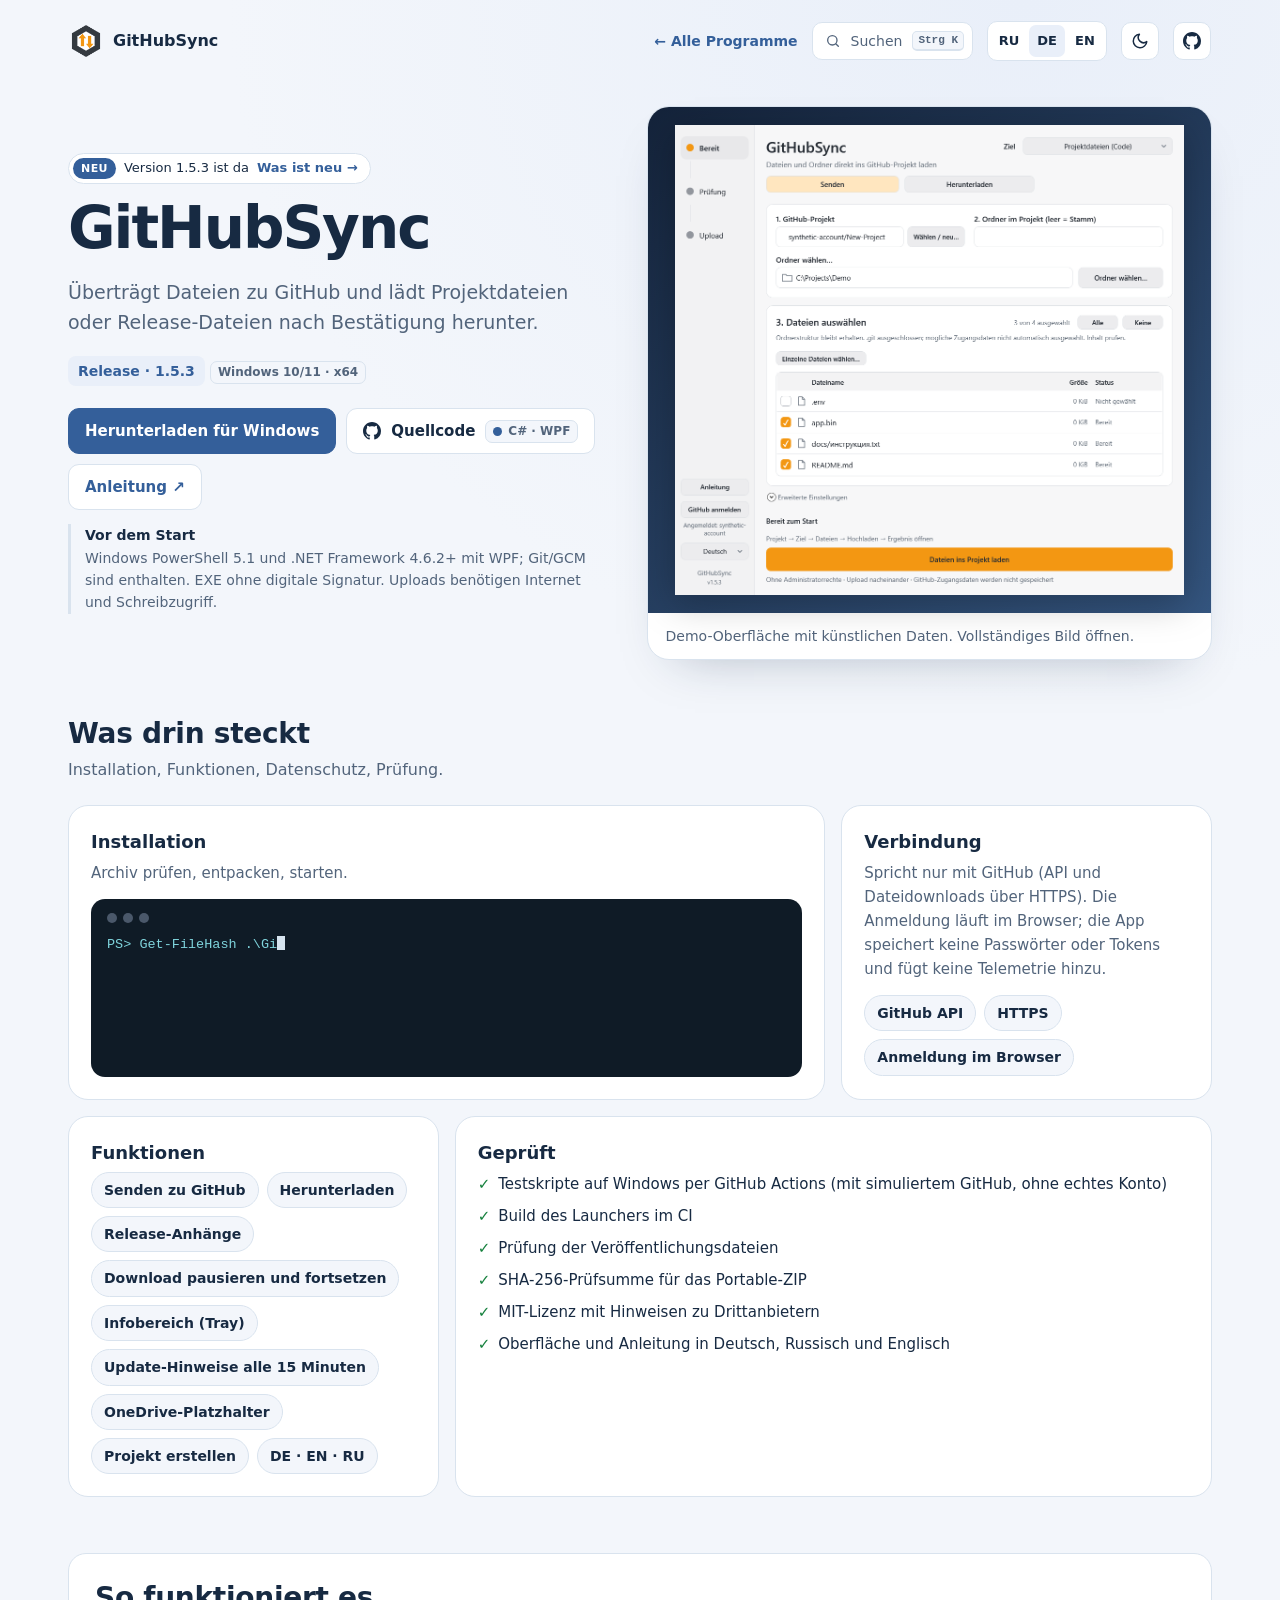
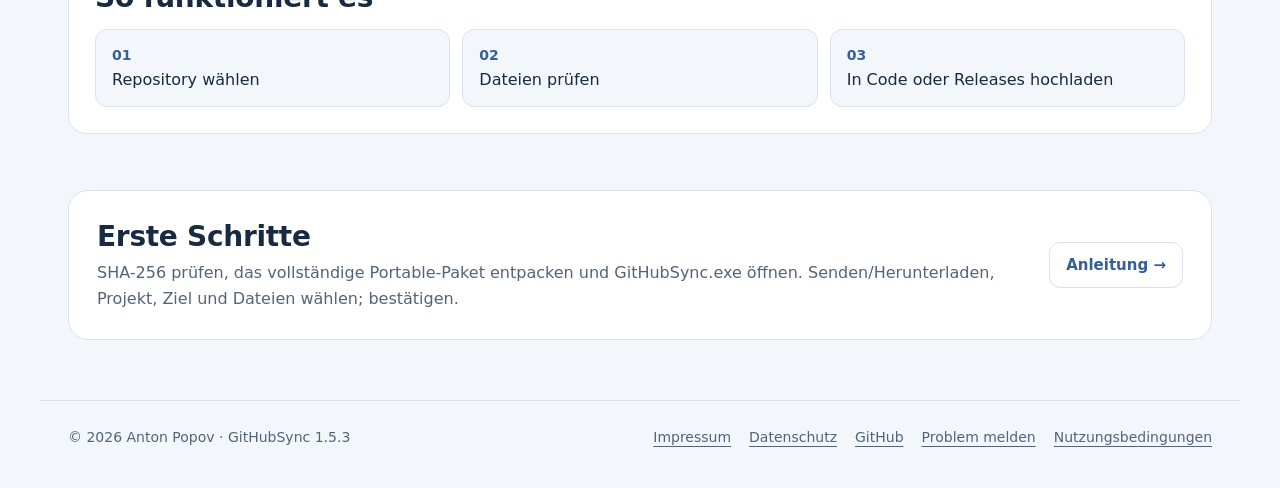
==== docs/index.html @ 740a7d16 "Polish project site and documentation - German root pages (index.html, README.md), English and Russi" ====
<!doctype html>
<html lang="de"><head><meta charset="utf-8"><meta name="viewport" content="width=device-width,initial-scale=1">
<meta name="description" content="Überträgt Dateien zu GitHub und lädt Projektdateien oder Release-Dateien nach Bestätigung herunter."><title>GitHubSync · Release · 1.5.3</title>
<link rel="icon" href="presentation-icon.png">
<script src="assets/kit/kit-theme.js"></script>
<link rel="stylesheet" href="assets/kit/kit.css?v=2026.11.05-1">
<link rel="stylesheet" href="presentation.css?v=2823b14a">
<script src="assets/kit/programs.js?v=2026.11.05-1" defer></script>
<script src="assets/kit/kit.js?v=2026.11.05-1" defer></script>
</head>
<body class="ppk-page">
<a class="ppk-skip" href="#main">Zum Inhalt</a>
<div class="ppk-nav-wrap" id="ppk-nav-wrap">
<nav class="ppk-nav" aria-label="Hauptnavigation"><a class="ppk-brand" href="index.html"><img src="presentation-icon.png" alt="" width="34" height="34"><span>GitHubSync</span></a><span class="ppk-spacer"></span><a class="ppk-back" href="https://popovantondev.github.io/popovantondev/index.html">← Alle Programme</a><button class="ppk-search-btn" type="button" data-ppk-open-search aria-label="Programme durchsuchen"><span>Suchen</span><kbd>Strg K</kbd></button><div class="ppk-langs"><a href="index-ru.html" lang="ru" hreflang="ru">RU</a><a href="index.html" lang="de" hreflang="de" aria-current="page">DE</a><a href="index-en.html" lang="en" hreflang="en">EN</a></div><button class="ppk-icon-btn ppk-theme-btn" type="button" data-ppk-theme aria-label="Farbschema wechseln"></button><a class="ppk-icon-btn ppk-gh-btn" href="https://github.com/popovantondev/GitHubSync" aria-label="GitHub"></a></nav>
</div>
<main class="ppk-shell" id="main">
<section class="ppk-hero"><div>
<a class="ppk-pill" href="https://github.com/popovantondev/GitHubSync/releases/tag/v1.5.3"><span class="ppk-new">NEU</span><span>Version 1.5.3 ist da</span> <span class="ppk-more">Was ist neu →</span></a>
<h1>GitHubSync</h1><p class="ppk-lead">Überträgt Dateien zu GitHub und lädt Projektdateien oder Release-Dateien nach Bestätigung herunter.</p>
<span class="ppk-status">Release · 1.5.3</span> <span class="ppk-chip">Windows 10/11 · x64</span>
<div class="ppk-actions"><a class="ppk-btn ppk-btn-primary" href="https://github.com/popovantondev/GitHubSync/releases/tag/v1.5.3">Herunterladen für Windows</a><a class="ppk-btn ppk-btn-gh" href="https://github.com/popovantondev/GitHubSync">Quellcode <span class="ppk-chip"><i class="ppk-dot"></i>C# · WPF</span></a><a class="ppk-btn" href="Guide-de.html">Anleitung ↗</a></div>
<p class="ppk-requirements"><strong>Vor dem Start</strong>Windows PowerShell 5.1 und .NET Framework 4.6.2+ mit WPF; Git/GCM sind enthalten. EXE ohne digitale Signatur. Uploads benötigen Internet und Schreibzugriff.</p>
</div>
<figure class="ppk-preview"><div class="ppk-stage"><a href="Ui-de-code.png"><img src="Ui-de-code.png" alt="GitHubSync — Demo-Oberfläche mit künstlichen Daten. Vollständiges Bild öffnen." decoding="async"></a></div><figcaption>Demo-Oberfläche mit künstlichen Daten. Vollständiges Bild öffnen.</figcaption></figure>
</section>
<section class="ppk-bento-section ppk-section ppk-reveal" aria-labelledby="bento-title">
<h2 id="bento-title">Was drin steckt</h2><p class="ppk-sub">Installation, Funktionen, Datenschutz, Prüfung.</p>
<div class="ppk-bento">
<div class="ppk-tile ppk-wide"><h3>Installation</h3><p>Archiv prüfen, entpacken, starten.</p><div class="ppk-term" role="group" aria-label="Terminal"><div class="ppk-term-bar"><i></i><i></i><i></i></div><div class="ppk-term-out"><div class="ppk-ps">PS&gt; Get-FileHash .\GitHubSync-1.5.3-win-x64.zip -Algorithm SHA256</div><div class="ppk-ps">PS&gt; Get-Content .\GitHubSync-1.5.3-win-x64.zip.sha256</div><div class="ppk-dim">Beide Werte müssen übereinstimmen.</div><div class="ppk-ps">PS&gt; Expand-Archive .\GitHubSync-1.5.3-win-x64.zip -DestinationPath .\GitHubSync</div><div class="ppk-ps">PS&gt; .\GitHubSync\GitHubSync-1.5.3-Portable\GitHubSync.exe</div></div></div></div>
<div class="ppk-tile"><h3>Verbindung</h3><p>Spricht nur mit GitHub (API und Dateidownloads über HTTPS). Die Anmeldung läuft im Browser; die App speichert keine Passwörter oder Tokens und fügt keine Telemetrie hinzu.</p><div class="ppk-chips"><span>GitHub API</span><span>HTTPS</span><span>Anmeldung im Browser</span></div></div>
<div class="ppk-tile"><h3>Funktionen</h3><div class="ppk-chips"><span>Senden zu GitHub</span><span>Herunterladen</span><span>Release-Anhänge</span><span>Download pausieren und fortsetzen</span><span>Infobereich (Tray)</span><span>Update-Hinweise alle 15 Minuten</span><span>OneDrive-Platzhalter</span><span>Projekt erstellen</span><span>DE · EN · RU</span></div></div>
<div class="ppk-tile ppk-wide"><h3>Geprüft</h3><ul class="ppk-checks"><li>Testskripte auf Windows per GitHub Actions (mit simuliertem GitHub, ohne echtes Konto)</li><li>Build des Launchers im CI</li><li>Prüfung der Veröffentlichungsdateien</li><li>SHA-256-Prüfsumme für das Portable-ZIP</li><li>MIT-Lizenz mit Hinweisen zu Drittanbietern</li><li>Oberfläche und Anleitung in Deutsch, Russisch und Englisch</li></ul></div>
</div>
</section>
<section class="ppk-section ppk-process ppk-reveal" aria-labelledby="process-title"><h2 id="process-title">So funktioniert es</h2><ol class="ppk-flow"><li>Repository wählen</li><li>Dateien prüfen</li><li>In Code oder Releases hochladen</li></ol></section>
<section class="ppk-section ppk-reveal"><div class="site-start"><div><h2>Erste Schritte</h2><p>SHA-256 prüfen, das vollständige Portable-Paket entpacken und GitHubSync.exe öffnen. Senden/Herunterladen, Projekt, Ziel und Dateien wählen; bestätigen.</p></div><div class="ppk-actions"><a class="ppk-btn" href="Guide-de.html">Anleitung →</a></div></div></section>
</main>
<footer class="ppk-footer">
<span>© 2026 Anton Popov · GitHubSync 1.5.3</span>
<nav aria-label="Rechtliches"><a href="https://popovantondev.github.io/popovantondev/impressum.html">Impressum</a><a href="https://popovantondev.github.io/popovantondev/datenschutz.html">Datenschutz</a><a href="https://github.com/popovantondev/GitHubSync">GitHub</a><a href="https://github.com/popovantondev/GitHubSync/issues/new/choose">Problem melden</a><a href="https://github.com/popovantondev/GitHubSync/blob/main/LICENSE">Nutzungsbedingungen</a></nav>
</footer>
</body></html>
---- docs/assets/kit/kit.css ----
/* popovantondev shared kit: tokens, header, search palette, components, footer.
   Everything is prefixed ppk-. Pages set their accent in their own CSS (see demo.html).
   Kit tokens have zero specificity (:where), so any page rule overrides them regardless of load order. */

/* ---------- tokens ---------- */
:where(:root){color-scheme:light;
  --ppk-bg:#f3f6fb;--ppk-panel:#ffffff;--ppk-ink:#172a42;--ppk-muted:#52647b;--ppk-line:#d9e3ee;
  --ppk-accent:#0f6f7c;--ppk-accent-ink:#ffffff;--ppk-tint:#e2f2f3;--ppk-hero:#0c3a45;--ppk-hero-end:#1b6b78;
  --ppk-glass:rgba(255,255,255,.76);--ppk-term:#0f1b26;--ppk-term-ink:#d6e4ef;--ppk-term-ps:#7fd4dc;--ppk-term-ok:#6ee787;--ppk-term-dim:#8fa3b6;
  --ppk-ok:#15803d;--ppk-ok-bg:#dcfce7;--ppk-ok-fg:#166534;--ppk-warn-bg:#fef3c7;--ppk-warn-fg:#92400e;
  --ppk-focus:#1a5fd0;--ppk-shadow:0 22px 50px -30px rgba(22,43,72,.35);
  --ppk-radius-s:8px;--ppk-radius-m:12px;--ppk-radius-l:20px;--ppk-radius-pill:999px;
  --ppk-font:system-ui,-apple-system,"Segoe UI",sans-serif;--ppk-mono:ui-monospace,"Cascadia Code",Consolas,monospace;--ppk-shell:1200px}
:where([data-theme="dark"]){color-scheme:dark;
  --ppk-bg:#0c131b;--ppk-panel:#131d28;--ppk-ink:#e5edf5;--ppk-muted:#9badbf;--ppk-line:#233142;
  --ppk-accent:#3cc1cc;--ppk-accent-ink:#03262b;--ppk-tint:#11343a;--ppk-hero:#082a32;--ppk-hero-end:#145a65;
  --ppk-glass:rgba(19,29,40,.76);--ppk-term:#070d13;--ppk-term-ink:#d6e4ef;--ppk-term-ps:#7fd4dc;--ppk-term-ok:#6ee787;--ppk-term-dim:#8fa3b6;
  --ppk-ok:#4ade80;--ppk-ok-bg:#14532d;--ppk-ok-fg:#bbf7d0;--ppk-warn-bg:#78350f;--ppk-warn-fg:#fde68a;
  --ppk-focus:#7ab8ff;--ppk-shadow:0 22px 50px -30px rgba(0,0,0,.7)}
@media (prefers-color-scheme:dark){:where(:root:not([data-theme])){color-scheme:dark;
  --ppk-bg:#0c131b;--ppk-panel:#131d28;--ppk-ink:#e5edf5;--ppk-muted:#9badbf;--ppk-line:#233142;
  --ppk-accent:#3cc1cc;--ppk-accent-ink:#03262b;--ppk-tint:#11343a;--ppk-hero:#082a32;--ppk-hero-end:#145a65;
  --ppk-glass:rgba(19,29,40,.76);--ppk-term:#070d13;--ppk-term-ink:#d6e4ef;--ppk-term-ps:#7fd4dc;--ppk-term-ok:#6ee787;--ppk-term-dim:#8fa3b6;
  --ppk-ok:#4ade80;--ppk-ok-bg:#14532d;--ppk-ok-fg:#bbf7d0;--ppk-warn-bg:#78350f;--ppk-warn-fg:#fde68a;
  --ppk-focus:#7ab8ff;--ppk-shadow:0 22px 50px -30px rgba(0,0,0,.7)}}

/* ---------- base (only inside pages that opt in with class ppk-page on body) ---------- */
.ppk-page{margin:0;background:radial-gradient(ellipse at 80% 0,var(--ppk-tint),transparent 55%),var(--ppk-bg);background-attachment:fixed;color:var(--ppk-ink);font:16px/1.6 var(--ppk-font);transition:background-color .3s,color .3s}
.ppk-page *,.ppk-page *::before,.ppk-page *::after{box-sizing:border-box}
:where(.ppk-page a){color:var(--ppk-accent);text-underline-offset:4px}
:where(.ppk-page img){max-width:100%;height:auto}
:where(.ppk-page button){font:inherit;color:inherit}
.ppk-page :focus-visible,.ppk-overlay :focus-visible,.ppk-nav-wrap :focus-visible,.ppk-footer :focus-visible{outline:3px solid var(--ppk-focus);outline-offset:3px}
:where(.ppk-page h1),.ppk-title{font-size:clamp(34px,4.6vw,58px);line-height:1.05;letter-spacing:-.035em;margin:14px 0 18px}
:where(.ppk-page h2),.ppk-h2{font-size:clamp(22px,2.4vw,28px);line-height:1.25;letter-spacing:-.01em;margin:0 0 6px}
.ppk-page [hidden],.ppk-overlay[hidden]{display:none!important}
.ppk-shell{max-width:var(--ppk-shell);margin:0 auto;padding:0 28px}
.ppk-section{margin:56px 0;position:relative}
.ppk-sub{color:var(--ppk-muted);margin:0 0 22px}
.ppk-sr-only{position:absolute!important;width:1px;height:1px;margin:-1px;padding:0;overflow:hidden;clip:rect(0 0 0 0);white-space:nowrap;border:0}
.ppk-skip{position:absolute;left:12px;top:-60px;z-index:200;background:var(--ppk-panel);color:var(--ppk-ink);border:2px solid var(--ppk-focus);border-radius:var(--ppk-radius-m);padding:8px 14px;font-weight:700;text-decoration:none}
.ppk-skip:focus{top:12px}
html.ppk-lock{overflow:hidden}

/* ---------- icons (CSS masks, work without JS and without inline SVG) ---------- */
.ppk-search-btn::before,.ppk-gh-btn::before,.ppk-theme-btn::before,.ppk-btn-gh::before{content:"";flex:none;background:currentColor;-webkit-mask:var(--ppk-ico) center/contain no-repeat;mask:var(--ppk-ico) center/contain no-repeat}
.ppk-search-btn::before{--ppk-ico:url("data:image/svg+xml,%3Csvg xmlns='http://www.w3.org/2000/svg' viewBox='0 0 24 24' fill='none' stroke='black' stroke-width='2' stroke-linecap='round'%3E%3Ccircle cx='11' cy='11' r='7'/%3E%3Cpath d='m20 20-3.5-3.5'/%3E%3C/svg%3E");width:16px;height:16px}
.ppk-gh-btn::before,.ppk-btn-gh::before{--ppk-ico:url("data:image/svg+xml,%3Csvg xmlns='http://www.w3.org/2000/svg' viewBox='0 0 16 16'%3E%3Cpath d='M8 0C3.58 0 0 3.58 0 8c0 3.54 2.29 6.53 5.47 7.59.4.07.55-.17.55-.38 0-.19-.01-.82-.01-1.49-2.01.37-2.53-.49-2.69-.94-.09-.23-.48-.94-.82-1.13-.28-.15-.68-.52-.01-.53.63-.01 1.08.58 1.23.82.72 1.21 1.87.87 2.33.66.07-.52.28-.87.51-1.07-1.78-.2-3.64-.89-3.64-3.95 0-.87.31-1.59.82-2.15-.08-.2-.36-1.02.08-2.12 0 0 .67-.21 2.2.82.64-.18 1.32-.27 2-.27.68 0 1.36.09 2 .27 1.53-1.04 2.2-.82 2.2-.82.44 1.1.16 1.92.08 2.12.51.56.82 1.27.82 2.15 0 3.07-1.87 3.75-3.65 3.95.29.25.54.73.54 1.48 0 1.07-.01 1.93-.01 2.2 0 .21.15.46.55.38A8.013 8.013 0 0 0 16 8c0-4.42-3.58-8-8-8z'/%3E%3C/svg%3E");width:18px;height:18px}
.ppk-theme-btn::before{--ppk-ico:url("data:image/svg+xml,%3Csvg xmlns='http://www.w3.org/2000/svg' viewBox='0 0 24 24' fill='none' stroke='black' stroke-width='2' stroke-linecap='round' stroke-linejoin='round'%3E%3Cpath d='M21 12.8A9 9 0 1 1 11.2 3a7 7 0 0 0 9.8 9.8z'/%3E%3C/svg%3E");width:18px;height:18px}
:root[data-theme="dark"] .ppk-theme-btn::before{--ppk-ico:url("data:image/svg+xml,%3Csvg xmlns='http://www.w3.org/2000/svg' viewBox='0 0 24 24' fill='none' stroke='black' stroke-width='2' stroke-linecap='round'%3E%3Ccircle cx='12' cy='12' r='4.5'/%3E%3Cpath d='M12 2v2M12 20v2M4.9 4.9l1.4 1.4M17.7 17.7l1.4 1.4M2 12h2M20 12h2M4.9 19.1l1.4-1.4M17.7 6.3l1.4-1.4'/%3E%3C/svg%3E")}
@media (prefers-color-scheme:dark){:root:not([data-theme]) .ppk-theme-btn::before{--ppk-ico:url("data:image/svg+xml,%3Csvg xmlns='http://www.w3.org/2000/svg' viewBox='0 0 24 24' fill='none' stroke='black' stroke-width='2' stroke-linecap='round'%3E%3Ccircle cx='12' cy='12' r='4.5'/%3E%3Cpath d='M12 2v2M12 20v2M4.9 4.9l1.4 1.4M17.7 17.7l1.4 1.4M2 12h2M20 12h2M4.9 19.1l1.4-1.4M17.7 6.3l1.4-1.4'/%3E%3C/svg%3E")}}
.ppk-search-btn:has(svg)::before,.ppk-icon-btn:has(svg)::before,.ppk-btn-gh:has(svg)::before{display:none}

/* ---------- header: static markup, JS only improves it ---------- */
.ppk-nav-wrap{position:sticky;top:0;z-index:40;padding:10px 0 0;transition:padding .3s}
.ppk-nav-wrap.ppk-floating{padding-inline:8px}
.ppk-nav{max-width:var(--ppk-shell);margin:0 auto;display:flex;align-items:center;gap:14px;padding:10px 28px;border:1px solid transparent;border-radius:0;font:14px/1.3 var(--ppk-font);color:var(--ppk-ink);transition:max-width .35s cubic-bezier(.2,.8,.2,1),padding .35s cubic-bezier(.2,.8,.2,1),border-radius .35s,background-color .35s,box-shadow .35s}
.ppk-nav *,.ppk-nav *::before,.ppk-nav *::after{box-sizing:border-box}
.ppk-floating .ppk-nav{max-width:980px;padding:8px 10px 8px 16px;border-color:var(--ppk-line);border-radius:var(--ppk-radius-pill);background:var(--ppk-glass);-webkit-backdrop-filter:blur(14px) saturate(1.4);backdrop-filter:blur(14px) saturate(1.4);box-shadow:0 10px 30px -18px rgba(0,0,0,.35)}
.ppk-brand{display:flex;align-items:center;gap:10px;min-width:0;font-size:16px;font-weight:750;color:var(--ppk-ink);text-decoration:none;white-space:nowrap}
.ppk-brand img{width:34px;height:34px;flex:none;border-radius:9px}
.ppk-brand span{overflow:hidden;text-overflow:ellipsis}
.ppk-spacer{flex:1}
.ppk-back{display:inline-flex;align-items:center;min-height:38px;font-size:14px;font-weight:650;color:var(--ppk-accent);text-decoration:none;white-space:nowrap}
.ppk-back:hover{text-decoration:underline;text-underline-offset:4px}
.ppk-search-btn{display:none;align-items:center;gap:10px;min-height:38px;padding:6px 8px 6px 12px;border:1px solid var(--ppk-line);border-radius:10px;background:var(--ppk-panel);color:var(--ppk-muted);font:inherit;font-size:14px;cursor:pointer;transition:border-color .2s}
.ppk-search-btn:hover{border-color:var(--ppk-accent)}
html.ppk-js .ppk-search-btn{display:flex}
.ppk-search-btn kbd,.ppk-kbd{font:600 11px/1 var(--ppk-mono);border:1px solid var(--ppk-line);border-bottom-width:2px;border-radius:5px;padding:3px 5px;color:var(--ppk-muted);background:var(--ppk-bg)}
.ppk-langs{display:flex;gap:2px;padding:3px;border:1px solid var(--ppk-line);border-radius:10px;background:var(--ppk-panel)}
.ppk-langs a{display:grid;place-items:center;min-width:36px;min-height:32px;border-radius:7px;color:var(--ppk-ink);font-size:13px;font-weight:700;text-decoration:none}
.ppk-langs a:hover{background:var(--ppk-bg)}
.ppk-langs a[aria-current]{background:var(--ppk-tint);color:var(--ppk-ink)}
.ppk-icon-btn{display:grid;place-items:center;width:38px;height:38px;padding:0;border:1px solid var(--ppk-line);border-radius:10px;background:var(--ppk-panel);color:var(--ppk-ink);text-decoration:none;cursor:pointer;transition:border-color .2s}
.ppk-icon-btn:hover{border-color:var(--ppk-accent)}
.ppk-icon-btn svg{width:18px;height:18px}
html:not(.ppk-js) .ppk-theme-btn{display:none}

/* ---------- hero parts ---------- */
.ppk-hero{display:grid;grid-template-columns:minmax(0,1fr) minmax(0,1.05fr);gap:40px;align-items:center;margin:34px 0 10px}
.ppk-hero>*{min-width:0}
.ppk-pill{display:inline-flex;align-items:center;gap:8px;max-width:100%;padding:4px 12px 4px 4px;border:1px solid var(--ppk-line);border-radius:var(--ppk-radius-pill);background:var(--ppk-panel);color:var(--ppk-ink);font-size:13px;text-decoration:none;transition:border-color .2s,transform .2s}
.ppk-pill:hover{border-color:var(--ppk-accent);transform:translateY(-1px)}
.ppk-pill .ppk-new{flex:none;background:var(--ppk-accent);color:var(--ppk-accent-ink);border-radius:var(--ppk-radius-pill);padding:2px 8px;font-weight:800;font-size:11px;letter-spacing:.04em}
.ppk-pill .ppk-more{color:var(--ppk-accent);font-weight:650;white-space:nowrap}
.ppk-lead{margin:0 0 18px;color:var(--ppk-muted);font-size:19px}
.ppk-status{display:inline-block;padding:4px 10px;border-radius:var(--ppk-radius-s);background:var(--ppk-tint);color:var(--ppk-accent);font-size:14px;font-weight:700}
.ppk-actions{display:flex;flex-wrap:wrap;align-items:center;gap:10px;margin:22px 0 14px}
.ppk-btn{display:inline-flex;align-items:center;gap:10px;min-height:46px;padding:10px 16px;border:1px solid var(--ppk-line);border-radius:11px;background:var(--ppk-panel);color:var(--ppk-accent);font-size:15px;font-weight:700;text-decoration:none;cursor:pointer;transition:transform .15s,box-shadow .2s,border-color .2s}
.ppk-btn:hover{transform:translateY(-1px);box-shadow:0 8px 20px -12px rgba(0,0,0,.35);border-color:var(--ppk-accent)}
.ppk-btn-primary{background:var(--ppk-accent);border-color:var(--ppk-accent);color:var(--ppk-accent-ink)}
.ppk-btn-gh{color:var(--ppk-ink)}
.ppk-chip{display:inline-flex;align-items:center;gap:6px;padding:1px 7px;border:1px solid var(--ppk-line);border-radius:7px;background:var(--ppk-bg);color:var(--ppk-muted);font-size:12px;font-weight:600}
.ppk-dot{display:inline-block;width:9px;height:9px;border-radius:50%;background:var(--ppk-accent)}
.ppk-requirements{margin:0;padding-left:14px;border-left:3px solid var(--ppk-line);color:var(--ppk-muted);font-size:14px}
.ppk-requirements strong{display:block;color:var(--ppk-ink)}
.ppk-preview{position:relative;margin:0;overflow:hidden;border:1px solid var(--ppk-line);border-radius:22px;background:var(--ppk-panel);box-shadow:var(--ppk-shadow)}
.ppk-stage{display:grid;place-items:center;padding:18px;background:linear-gradient(145deg,var(--ppk-hero),var(--ppk-hero-end))}
.ppk-stage img{display:block;width:auto;max-height:470px;filter:drop-shadow(0 8px 18px rgba(0,0,0,.25))}
.ppk-preview figcaption{padding:12px 18px;color:var(--ppk-muted);font-size:14px}

/* ---------- bento ---------- */
.ppk-bento{display:grid;grid-template-columns:repeat(3,minmax(0,1fr));gap:16px}
.ppk-tile{position:relative;min-width:0;overflow:hidden;padding:22px;border:1px solid var(--ppk-line);border-radius:var(--ppk-radius-l);background:var(--ppk-panel)}
.ppk-tile h3{margin:0 0 4px;font-size:18px}
.ppk-tile p{margin:0 0 14px;color:var(--ppk-muted);font-size:15px}
.ppk-wide{grid-column:span 2}
.ppk-term{min-height:178px;overflow:hidden;padding:14px 16px;border-radius:14px;background:var(--ppk-term);color:var(--ppk-term-ink);font:13.5px/1.75 var(--ppk-mono)}
.ppk-term-bar{display:flex;gap:6px;margin-bottom:10px}
.ppk-term-bar i{width:10px;height:10px;border-radius:50%;background:#4a586a}
.ppk-term-out>div{overflow-wrap:anywhere}
.ppk-term .ppk-ps{color:var(--ppk-term-ps)}
.ppk-term .ppk-ok{color:var(--ppk-term-ok)}
.ppk-term .ppk-dim{color:var(--ppk-term-dim)}
.ppk-cursor{display:inline-block;width:8px;height:1.05em;background:var(--ppk-term-ink);vertical-align:-2px;animation:ppk-blink 1s steps(1) infinite}
@keyframes ppk-blink{50%{opacity:0}}
.ppk-chips{display:flex;flex-wrap:wrap;gap:8px}
.ppk-chips span{padding:6px 12px;border:1px solid var(--ppk-line);border-radius:var(--ppk-radius-pill);background:var(--ppk-bg);font-size:14px;font-weight:600;transition:transform .2s,border-color .2s}
.ppk-chips span:hover{transform:translateY(-2px);border-color:var(--ppk-accent)}
.ppk-live{display:inline-flex;align-items:center;gap:8px;color:var(--ppk-ok);font-size:15px;font-weight:700}
.ppk-live::before{content:"";width:10px;height:10px;border-radius:50%;background:var(--ppk-ok);box-shadow:0 0 0 0 rgba(22,163,74,.55);animation:ppk-pulse 2s infinite}
@keyframes ppk-pulse{70%{box-shadow:0 0 0 10px rgba(22,163,74,0)}100%{box-shadow:0 0 0 0 rgba(22,163,74,0)}}
.ppk-checks{display:grid;gap:8px;margin:0;padding:0;list-style:none;font-size:15px}
.ppk-checks li::before{content:"\2713";margin-right:8px;color:var(--ppk-ok);font-weight:800}

/* ---------- steps ---------- */
.ppk-process{padding:26px;border:1px solid var(--ppk-line);border-radius:18px;background:var(--ppk-panel)}
.ppk-flow{display:grid;grid-template-columns:repeat(3,minmax(0,1fr));gap:12px;margin:14px 0 0;padding:0;list-style:none;counter-reset:ppk-step}
.ppk-flow li{padding:14px 16px;border:1px solid var(--ppk-line);border-radius:var(--ppk-radius-m);background:var(--ppk-bg)}
.ppk-flow li::before{counter-increment:ppk-step;content:counter(ppk-step,decimal-leading-zero);display:block;color:var(--ppk-accent);font-size:14px;font-weight:700}

/* ---------- tabs and program cards ---------- */
.ppk-tabs{display:inline-flex;flex-wrap:wrap;gap:4px;padding:4px;border:1px solid var(--ppk-line);border-radius:14px;background:var(--ppk-panel)}
.ppk-tabs button{padding:8px 14px;min-height:38px;border:0;border-radius:10px;background:transparent;color:var(--ppk-muted);font-size:14px;font-weight:650;cursor:pointer;transition:background-color .2s,color .2s}
.ppk-tabs button:hover{color:var(--ppk-ink)}
.ppk-tabs button[aria-selected="true"]{background:var(--ppk-accent);color:var(--ppk-accent-ink)}
.ppk-app-grid{display:grid;grid-template-columns:repeat(auto-fill,minmax(230px,1fr));gap:12px;margin-top:16px}
.ppk-app-card{display:flex;align-items:flex-start;gap:12px;padding:14px;border:1px solid var(--ppk-line);border-radius:14px;background:var(--ppk-panel);color:var(--ppk-ink);text-decoration:none;animation:ppk-fade .35s ease both;transition:border-color .2s,transform .2s}
.ppk-app-card:hover{border-color:var(--ppk-accent);transform:translateY(-2px)}
.ppk-app-card img{flex:none;width:36px;height:36px;border-radius:9px}
.ppk-app-card b{display:block;font-size:15px}
.ppk-app-card small{display:block;color:var(--ppk-muted);font-size:13px;line-height:1.4}
@keyframes ppk-fade{from{opacity:0;transform:translateY(6px)}}

/* ---------- demo frame ---------- */
.ppk-demo{overflow:hidden;border:1px solid var(--ppk-line);border-radius:var(--ppk-radius-l);background:var(--ppk-panel);box-shadow:var(--ppk-shadow)}
.ppk-demo-head{display:flex;flex-wrap:wrap;align-items:center;gap:10px;padding:12px 16px;border-bottom:1px solid var(--ppk-line);font-weight:700}
.ppk-demo-label{margin-left:auto;padding:3px 10px;border-radius:var(--ppk-radius-pill);background:var(--ppk-warn-bg);color:var(--ppk-warn-fg);font-size:13px;font-weight:700}
.ppk-demo-body{display:grid;grid-template-columns:220px minmax(0,1fr);min-height:250px}
.ppk-demo-side{display:grid;align-content:start;gap:10px;padding:16px;border-right:1px solid var(--ppk-line);font-size:14px}
.ppk-field{padding:8px 10px;border:1px solid var(--ppk-line);border-radius:10px;background:var(--ppk-bg)}
.ppk-field small{display:block;color:var(--ppk-muted)}
.ppk-demo-main{min-width:0;padding:16px}
.ppk-rows{display:grid;gap:6px;margin:0 0 12px;padding:0;list-style:none}
.ppk-rows li{display:grid;grid-template-columns:minmax(0,1fr) auto;gap:10px;align-items:center;padding:8px 12px;border:1px solid var(--ppk-line);border-radius:10px;font-size:14px;animation:ppk-fade .3s ease both}
.ppk-rows li>:first-child{overflow-wrap:anywhere}
.ppk-badge{padding:2px 8px;border-radius:6px;background:var(--ppk-tint);color:var(--ppk-ink);font-size:12px;font-weight:700}
.ppk-badge-ok{background:var(--ppk-ok-bg);color:var(--ppk-ok-fg)}
.ppk-badge-warn{background:var(--ppk-warn-bg);color:var(--ppk-warn-fg)}
.ppk-progress{height:8px;margin:10px 0;overflow:hidden;border:1px solid var(--ppk-line);border-radius:99px;background:var(--ppk-bg)}
.ppk-progress i{display:block;width:0;height:100%;background:var(--ppk-accent);transition:width .25s linear}
.ppk-demo-empty{padding:24px 0;color:var(--ppk-muted);font-size:14px}
.ppk-demo-done{color:var(--ppk-ok);font-weight:700}

/* ---------- search palette (built by kit.js) ---------- */
.ppk-overlay{position:fixed;inset:0;z-index:100;display:grid;place-items:start center;padding:12vh 16px 16px;background:rgba(8,15,24,.55);-webkit-backdrop-filter:blur(3px);backdrop-filter:blur(3px);font:16px/1.5 var(--ppk-font);color:var(--ppk-ink)}
.ppk-overlay *,.ppk-overlay *::before,.ppk-overlay *::after{box-sizing:border-box}
.ppk-palette{width:min(620px,100%);overflow:hidden;border:1px solid var(--ppk-line);border-radius:16px;background:var(--ppk-panel);box-shadow:0 30px 80px -20px rgba(0,0,0,.5);animation:ppk-pop .18s ease}
@keyframes ppk-pop{from{opacity:0;transform:translateY(-8px) scale(.98)}}
.ppk-phead{display:flex;align-items:center;border-bottom:1px solid var(--ppk-line)}
.ppk-palette-input{flex:1;min-width:0;padding:16px 18px;border:0;background:transparent;color:var(--ppk-ink);font:inherit;font-size:17px;outline:none}
.ppk-palette-input::placeholder{color:var(--ppk-muted);opacity:1}
.ppk-phead:focus-within{box-shadow:inset 0 -2px 0 var(--ppk-focus)}
.ppk-pclose{margin-right:12px;padding:6px 8px;border:1px solid var(--ppk-line);border-radius:7px;background:var(--ppk-bg);color:var(--ppk-muted);font:600 12px/1 var(--ppk-mono);cursor:pointer}
.ppk-plist{max-height:min(420px,55vh);margin:0;padding:6px;overflow:auto;list-style:none}
.ppk-pitem{display:flex;align-items:center;gap:12px;padding:9px 10px;border-radius:10px;color:var(--ppk-ink);text-decoration:none}
.ppk-pitem[aria-selected="true"]{background:var(--ppk-tint);box-shadow:inset 3px 0 0 var(--ppk-accent)}
.ppk-pitem img,.ppk-pletter{flex:none;width:30px;height:30px;border-radius:8px}
.ppk-pletter{display:grid;place-items:center;background:var(--ppk-accent);color:var(--ppk-accent-ink);font-weight:800}
.ppk-ptext{min-width:0}
.ppk-pname{display:block;font-weight:650}
.ppk-ptext small{display:block;overflow:hidden;color:var(--ppk-muted);font-size:12px;text-overflow:ellipsis;white-space:nowrap}
.ppk-pempty{margin:0;padding:22px 18px;color:var(--ppk-muted)}
.ppk-pfoot{display:flex;gap:14px;padding:9px 14px;border-top:1px solid var(--ppk-line);color:var(--ppk-muted);font-size:12px}

/* ---------- footer ---------- */
.ppk-footer{display:flex;flex-wrap:wrap;justify-content:space-between;gap:12px 16px;max-width:var(--ppk-shell);margin:60px auto 0;padding:26px 28px 40px;border-top:1px solid var(--ppk-line);color:var(--ppk-muted);font:14px/1.5 var(--ppk-font)}
.ppk-footer nav{display:flex;flex-wrap:wrap;gap:6px 18px}
.ppk-footer a{color:var(--ppk-muted);text-decoration:underline;text-underline-offset:4px}
.ppk-footer a:hover{color:var(--ppk-ink)}

/* ---------- long text (Guide pages): opt in with class ppk-prose ---------- */
.ppk-prose{line-height:1.7}
.ppk-prose table{display:block;max-width:100%;overflow-x:auto;border-collapse:collapse}
.ppk-prose th,.ppk-prose td{padding:8px 12px;border:1px solid var(--ppk-line);text-align:left;vertical-align:top}
.ppk-prose th{background:var(--ppk-tint)}
.ppk-prose pre,.ppk-prose code{font-family:var(--ppk-mono);font-size:.92em}
.ppk-prose pre{max-width:100%;overflow-x:auto;padding:14px 16px;border-radius:var(--ppk-radius-m);background:var(--ppk-term);color:var(--ppk-term-ink)}
.ppk-prose :not(pre)>code{padding:1px 6px;border-radius:6px;background:var(--ppk-tint)}
.ppk-prose blockquote{margin:1em 0;padding:2px 16px;border-left:3px solid var(--ppk-accent);color:var(--ppk-muted)}

/* ---------- scroll reveal (hidden state only exists when JS runs) ---------- */
html.ppk-js .ppk-reveal:not(.ppk-in){opacity:0;transform:translateY(14px)}
.ppk-reveal{transition:opacity .6s ease,transform .6s ease}

/* ---------- small screens ---------- */
@media (max-width:900px){.ppk-hero{grid-template-columns:1fr}.ppk-bento{grid-template-columns:1fr 1fr}}
@media (max-width:640px){
  .ppk-shell,.ppk-footer{padding-left:16px;padding-right:16px}
  .ppk-nav{gap:8px;padding:8px 12px}
  .ppk-back{font-size:0;justify-content:center;width:38px;padding:0}
  .ppk-back::before{content:"\2190";font-size:20px}
  .ppk-search-btn span,.ppk-search-btn kbd{display:none}
  .ppk-search-btn{padding:0;width:38px;justify-content:center}
  .ppk-langs a{min-width:32px}
  .ppk-bento{grid-template-columns:1fr}
  .ppk-wide{grid-column:auto}
  .ppk-flow{grid-template-columns:1fr}
  .ppk-demo-body{grid-template-columns:1fr}
  .ppk-demo-side{border-right:0;border-bottom:1px solid var(--ppk-line)}
  .ppk-demo-label{margin-left:0}
  .ppk-pfoot{display:none}
  .ppk-overlay{padding-top:8vh}
}
@media (max-width:520px){
  .ppk-nav{flex-wrap:wrap;row-gap:6px}
  .ppk-nav::after{content:"";order:4;flex-basis:100%;height:0}
  .ppk-brand{order:1;margin-right:auto}
  .ppk-theme-btn{order:2}
  .ppk-gh-btn{order:3}
  .ppk-back{order:5}
  .ppk-search-btn{order:6;margin-left:auto}
  .ppk-langs{order:7}
  .ppk-spacer{display:none}
  .ppk-floating .ppk-nav{border-radius:26px;padding:8px 10px}
  .ppk-tile{padding:18px}
}

@media (prefers-reduced-motion:reduce){
  .ppk-nav-wrap,.ppk-nav,.ppk-pill,.ppk-btn,.ppk-chips span,.ppk-app-card,.ppk-reveal,.ppk-progress i,.ppk-page{transition:none!important}
  .ppk-palette,.ppk-app-card,.ppk-rows li,.ppk-cursor,.ppk-live::before{animation:none!important}
  html.ppk-js .ppk-reveal:not(.ppk-in){opacity:1;transform:none}
}
@media (forced-colors:active){.ppk-pitem[aria-selected="true"]{outline:2px solid Highlight}.ppk-tabs button[aria-selected="true"]{outline:2px solid Highlight}}
---- docs/presentation.css ----
/* Generated by tools/build_presentation.py from tools/presentation.json. The shared kit lives in assets/kit. */
:root{--ppk-accent:#345f9a;--ppk-tint:#e9eff9;--ppk-hero:#14233a;--ppk-hero-end:#34557f}
:root[data-theme="dark"]{--ppk-accent:#86b4f0;--ppk-tint:#16294a;--ppk-hero:#0e1b30;--ppk-hero-end:#28487a}
@media (prefers-color-scheme:dark){:root:not([data-theme]){--ppk-accent:#86b4f0;--ppk-tint:#16294a;--ppk-hero:#0e1b30;--ppk-hero-end:#28487a}}
.ppk-stage a{display:block;line-height:0;border-radius:10px}
.ppk-stage img{max-width:100%}
.site-start{display:grid;grid-template-columns:minmax(0,1fr) auto;gap:24px;align-items:center;padding:28px;border:1px solid var(--ppk-line);border-radius:20px;background:var(--ppk-panel)}
.site-start h2{margin:0 0 6px}.site-start p{margin:0;color:var(--ppk-muted)}.site-start .ppk-actions{margin:0}
.site-notice{margin:14px 0 0;padding:12px 14px;border-radius:12px;background:var(--ppk-tint);font-size:15px}
.site-third-note{margin:10px 0 0;font-size:14px;color:var(--ppk-muted)}
@media(max-width:760px){.site-start{grid-template-columns:1fr;padding:22px}}
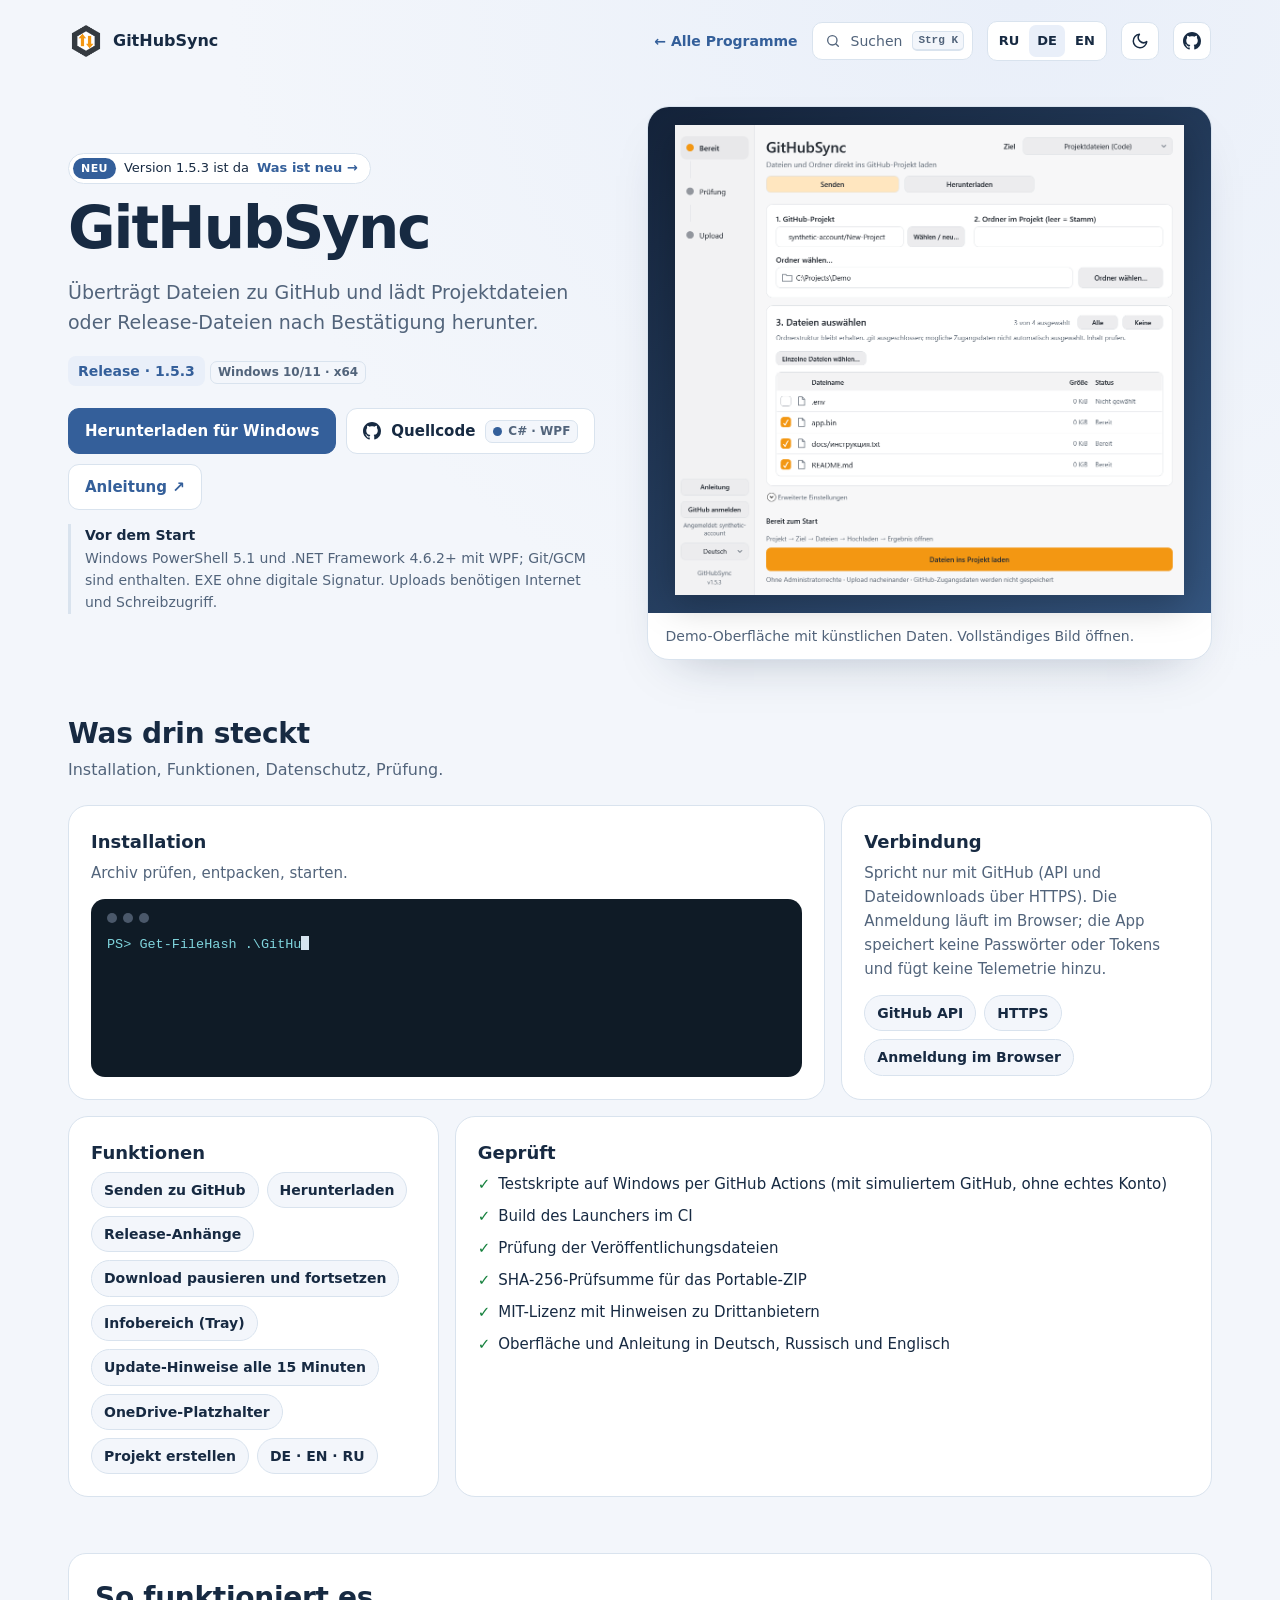
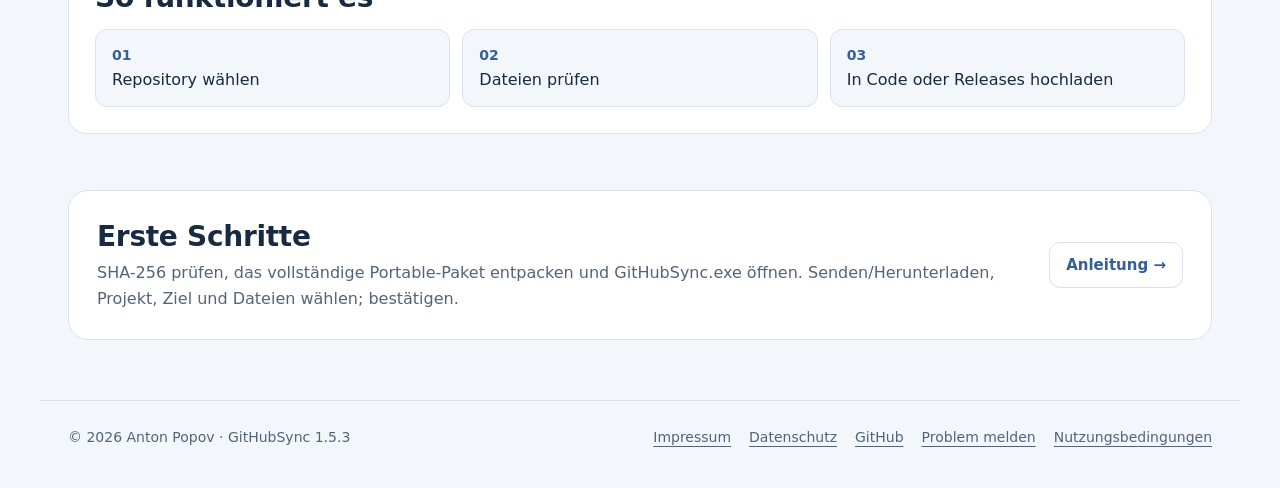
==== commit f30053b7: "kit: full brand in floating header, lighter pill transition" ====
--- a/docs/index.html
+++ b/docs/index.html
@@ -3,10 +3,10 @@
 <meta name="description" content="Überträgt Dateien zu GitHub und lädt Projektdateien oder Release-Dateien nach Bestätigung herunter."><title>GitHubSync · Release · 1.5.3</title>
 <link rel="icon" href="presentation-icon.png">
 <script src="assets/kit/kit-theme.js"></script>
-<link rel="stylesheet" href="assets/kit/kit.css?v=2026.11.05-1">
+<link rel="stylesheet" href="assets/kit/kit.css?v=2026.11.06-1">
 <link rel="stylesheet" href="presentation.css?v=2823b14a">
-<script src="assets/kit/programs.js?v=2026.11.05-1" defer></script>
-<script src="assets/kit/kit.js?v=2026.11.05-1" defer></script>
+<script src="assets/kit/programs.js?v=2026.11.06-1" defer></script>
+<script src="assets/kit/kit.js?v=2026.11.06-1" defer></script>
 </head>
 <body class="ppk-page">
 <a class="ppk-skip" href="#main">Zum Inhalt</a>
--- a/docs/assets/kit/kit.css
+++ b/docs/assets/kit/kit.css
@@ -52,14 +52,17 @@
 .ppk-search-btn:has(svg)::before,.ppk-icon-btn:has(svg)::before,.ppk-btn-gh:has(svg)::before{display:none}
 
 /* ---------- header: static markup, JS only improves it ---------- */
-.ppk-nav-wrap{position:sticky;top:0;z-index:40;padding:10px 0 0;transition:padding .3s}
+.ppk-nav-wrap{position:sticky;top:0;z-index:40;padding:10px 0 0}
 .ppk-nav-wrap.ppk-floating{padding-inline:8px}
-.ppk-nav{max-width:var(--ppk-shell);margin:0 auto;display:flex;align-items:center;gap:14px;padding:10px 28px;border:1px solid transparent;border-radius:0;font:14px/1.3 var(--ppk-font);color:var(--ppk-ink);transition:max-width .35s cubic-bezier(.2,.8,.2,1),padding .35s cubic-bezier(.2,.8,.2,1),border-radius .35s,background-color .35s,box-shadow .35s}
+.ppk-nav{position:relative;isolation:isolate;max-width:var(--ppk-shell);margin:0 auto;display:flex;align-items:center;gap:14px;padding:10px 28px;border:1px solid transparent;border-radius:0;font:14px/1.3 var(--ppk-font);color:var(--ppk-ink);transition:border-color .25s,border-radius .25s}
+/* Glass pill is a separate layer: the header jump to the pill changes layout once, the glass, blur and shadow only fade in (opacity), so scrolling past the threshold stays cheap. */
+.ppk-nav::before{content:"";position:absolute;inset:-1px;z-index:-1;border-radius:inherit;background:var(--ppk-glass);-webkit-backdrop-filter:blur(14px) saturate(1.4);backdrop-filter:blur(14px) saturate(1.4);box-shadow:0 10px 30px -18px rgba(0,0,0,.35);opacity:0;pointer-events:none;transition:opacity .25s}
 .ppk-nav *,.ppk-nav *::before,.ppk-nav *::after{box-sizing:border-box}
-.ppk-floating .ppk-nav{max-width:980px;padding:8px 10px 8px 16px;border-color:var(--ppk-line);border-radius:var(--ppk-radius-pill);background:var(--ppk-glass);-webkit-backdrop-filter:blur(14px) saturate(1.4);backdrop-filter:blur(14px) saturate(1.4);box-shadow:0 10px 30px -18px rgba(0,0,0,.35)}
+.ppk-floating .ppk-nav{max-width:980px;padding:8px 10px 8px 16px;border-color:var(--ppk-line);border-radius:var(--ppk-radius-pill)}
+.ppk-floating .ppk-nav::before{opacity:1}
 .ppk-brand{display:flex;align-items:center;gap:10px;min-width:0;font-size:16px;font-weight:750;color:var(--ppk-ink);text-decoration:none;white-space:nowrap}
 .ppk-brand img{width:34px;height:34px;flex:none;border-radius:9px}
-.ppk-brand span{overflow:hidden;text-overflow:ellipsis}
+.ppk-brand span{overflow:hidden;text-overflow:ellipsis;padding:3px 4px 3px 0;margin:-3px -4px -3px 0}
 .ppk-spacer{flex:1}
 .ppk-back{display:inline-flex;align-items:center;min-height:38px;font-size:14px;font-weight:650;color:var(--ppk-accent);text-decoration:none;white-space:nowrap}
 .ppk-back:hover{text-decoration:underline;text-underline-offset:4px}
@@ -237,7 +240,7 @@
 }
 
 @media (prefers-reduced-motion:reduce){
-  .ppk-nav-wrap,.ppk-nav,.ppk-pill,.ppk-btn,.ppk-chips span,.ppk-app-card,.ppk-reveal,.ppk-progress i,.ppk-page{transition:none!important}
+  .ppk-nav-wrap,.ppk-nav,.ppk-nav::before,.ppk-pill,.ppk-btn,.ppk-chips span,.ppk-app-card,.ppk-reveal,.ppk-progress i,.ppk-page{transition:none!important}
   .ppk-palette,.ppk-app-card,.ppk-rows li,.ppk-cursor,.ppk-live::before{animation:none!important}
   html.ppk-js .ppk-reveal:not(.ppk-in){opacity:1;transform:none}
 }
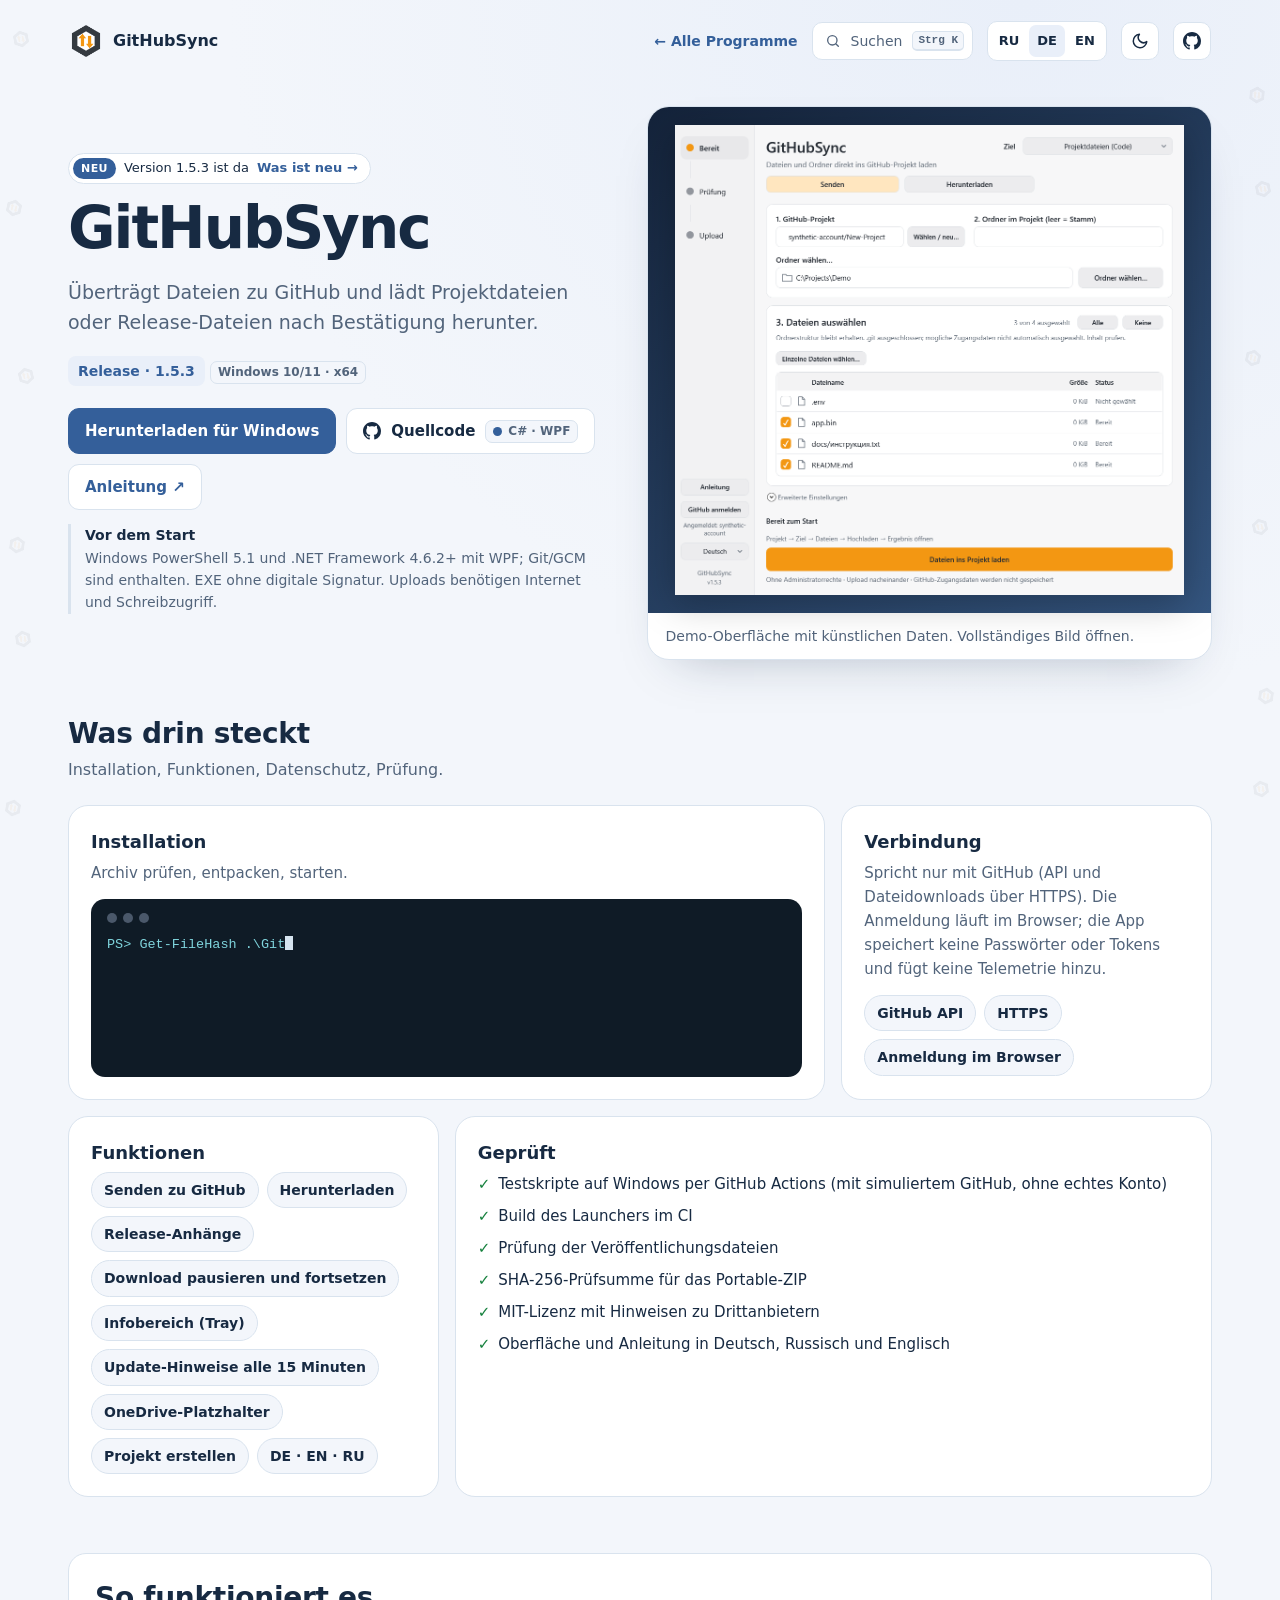
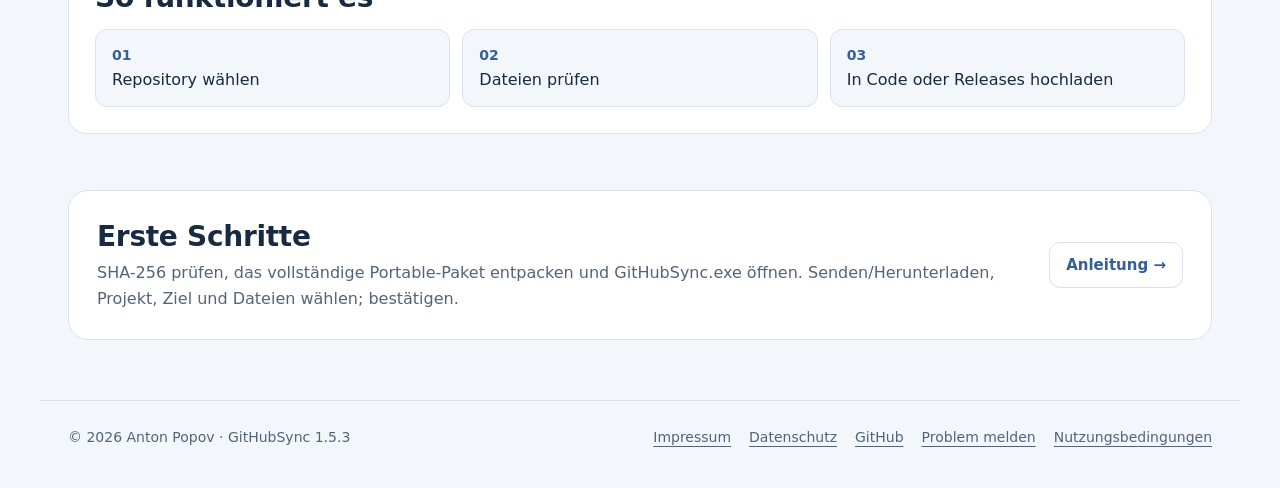
==== commit 04da3356: "kit: quiet side decor of program icons on wide screens One fixed, aria-hidden layer in the page marg" ====
--- a/docs/index.html
+++ b/docs/index.html
@@ -3,10 +3,10 @@
 <meta name="description" content="Überträgt Dateien zu GitHub und lädt Projektdateien oder Release-Dateien nach Bestätigung herunter."><title>GitHubSync · Release · 1.5.3</title>
 <link rel="icon" href="presentation-icon.png">
 <script src="assets/kit/kit-theme.js"></script>
-<link rel="stylesheet" href="assets/kit/kit.css?v=2026.11.06-1">
+<link rel="stylesheet" href="assets/kit/kit.css?v=2026.11.06-2">
 <link rel="stylesheet" href="presentation.css?v=2823b14a">
-<script src="assets/kit/programs.js?v=2026.11.06-1" defer></script>
-<script src="assets/kit/kit.js?v=2026.11.06-1" defer></script>
+<script src="assets/kit/programs.js?v=2026.11.06-2" defer></script>
+<script src="assets/kit/kit.js?v=2026.11.06-2" defer></script>
 </head>
 <body class="ppk-page">
 <a class="ppk-skip" href="#main">Zum Inhalt</a>
--- a/docs/assets/kit/kit.css
+++ b/docs/assets/kit/kit.css
@@ -245,3 +245,18 @@
   html.ppk-js .ppk-reveal:not(.ppk-in){opacity:1;transform:none}
 }
 @media (forced-colors:active){.ppk-pitem[aria-selected="true"]{outline:2px solid Highlight}.ppk-tabs button[aria-selected="true"]{outline:2px solid Highlight}}
+
+/* side decor (kit.js builds it on screens >= 1280px; nothing without JS) */
+.ppk-decor{display:none}
+@media (min-width:1280px){
+  .ppk-decor{display:block;position:fixed;inset:0;z-index:0;overflow:hidden;pointer-events:none;container-type:inline-size;opacity:0;transition:opacity 1.2s ease}
+  .ppk-decor.ppk-decor-on{opacity:1}
+  .ppk-decor-side{position:absolute;top:0;bottom:0;width:calc((100cqi - var(--ppk-decor-shell,var(--ppk-shell)))/2);animation:ppk-decor-drift 90s ease-in-out infinite alternate;will-change:transform}
+  .ppk-decor-l{left:0}
+  .ppk-decor-r{right:0;animation-direction:alternate-reverse}
+  .ppk-decor-i{--ppk-sz:clamp(18px,calc(var(--ppk-k,1) * ((100cqi - var(--ppk-decor-shell,var(--ppk-shell)))/2 - 28px)),72px);position:absolute;top:var(--ppk-y,0);left:calc(var(--ppk-x,.5) * (100% - 1.2 * var(--ppk-sz)) + .1 * var(--ppk-sz));width:var(--ppk-sz);height:var(--ppk-sz);object-fit:contain;opacity:.06;transform:rotate(var(--ppk-r,0deg));user-select:none}
+  [data-theme="dark"] .ppk-decor-i{opacity:.08}
+}
+@keyframes ppk-decor-drift{from{transform:translateY(-10px)}to{transform:translateY(10px)}}
+@media print{.ppk-decor{display:none!important}}
+@media (prefers-reduced-motion:reduce){.ppk-decor{transition:none}.ppk-decor-side{animation:none;will-change:auto}}
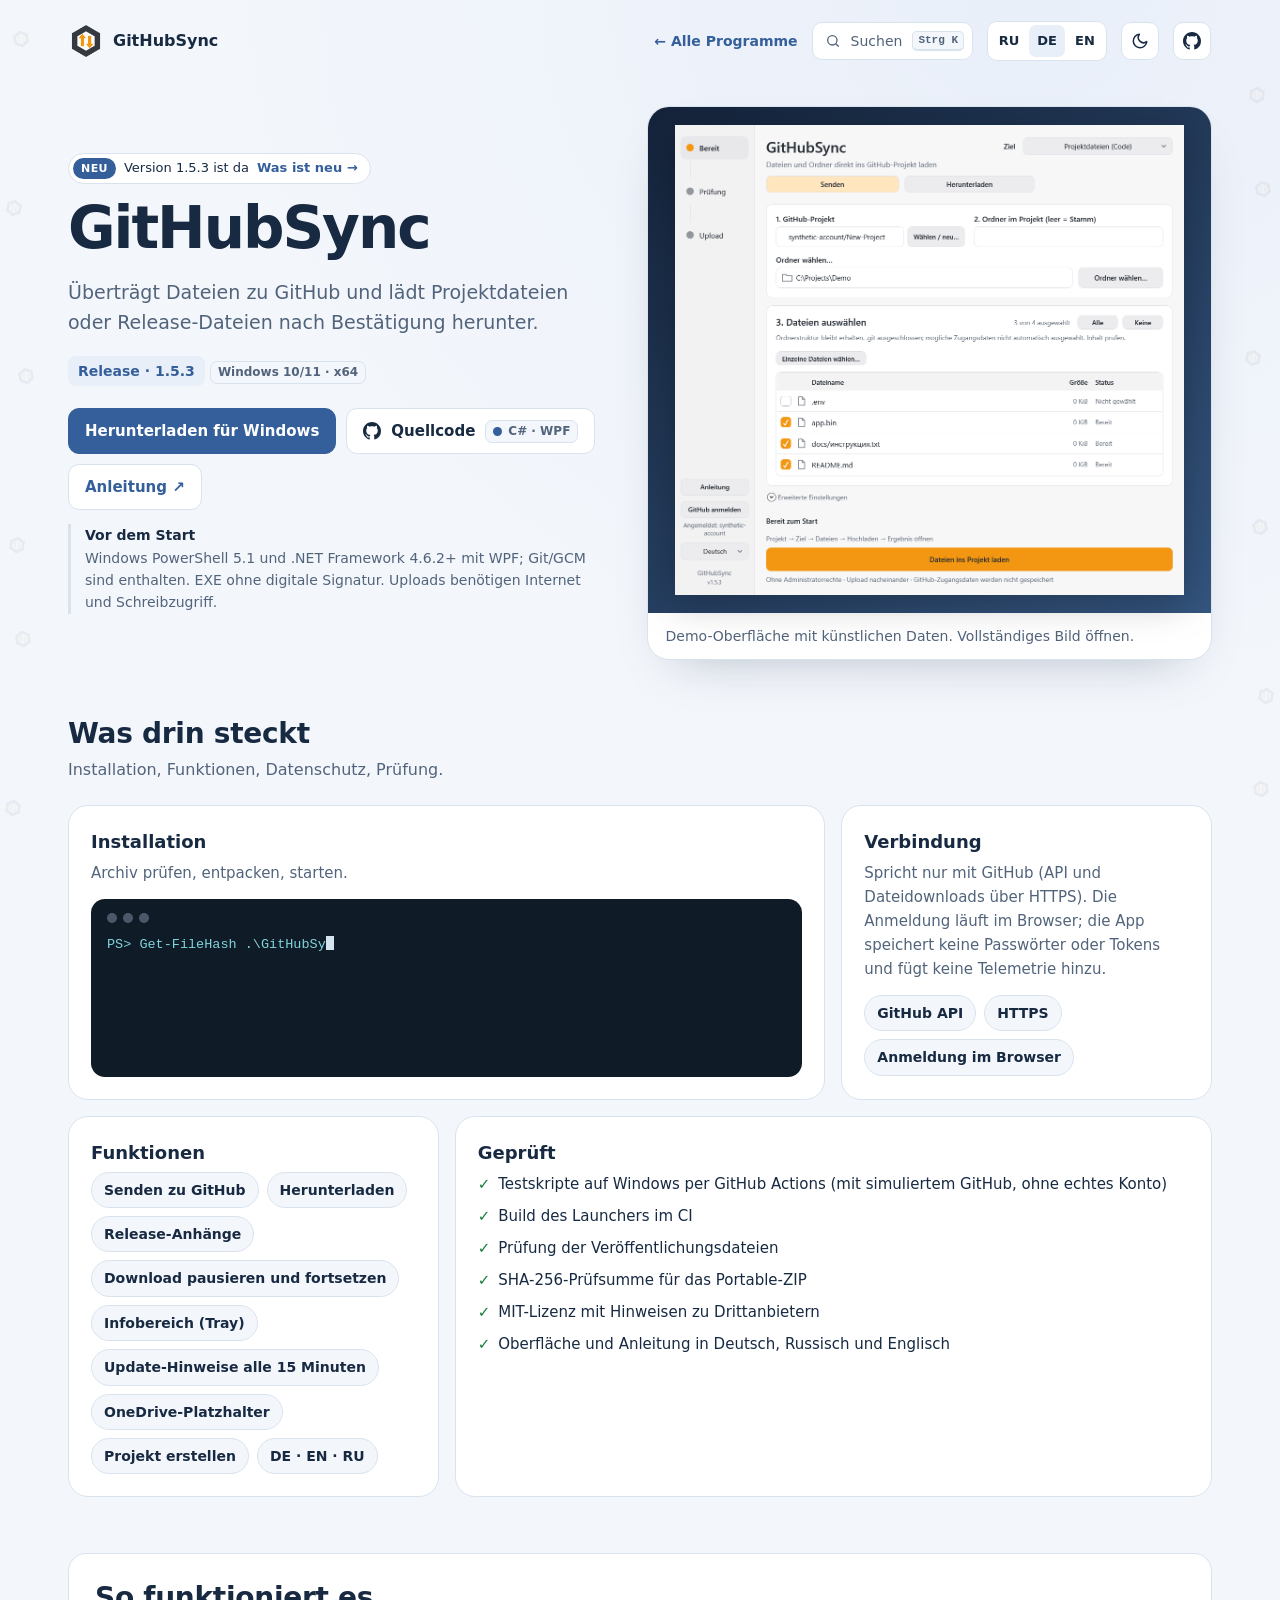
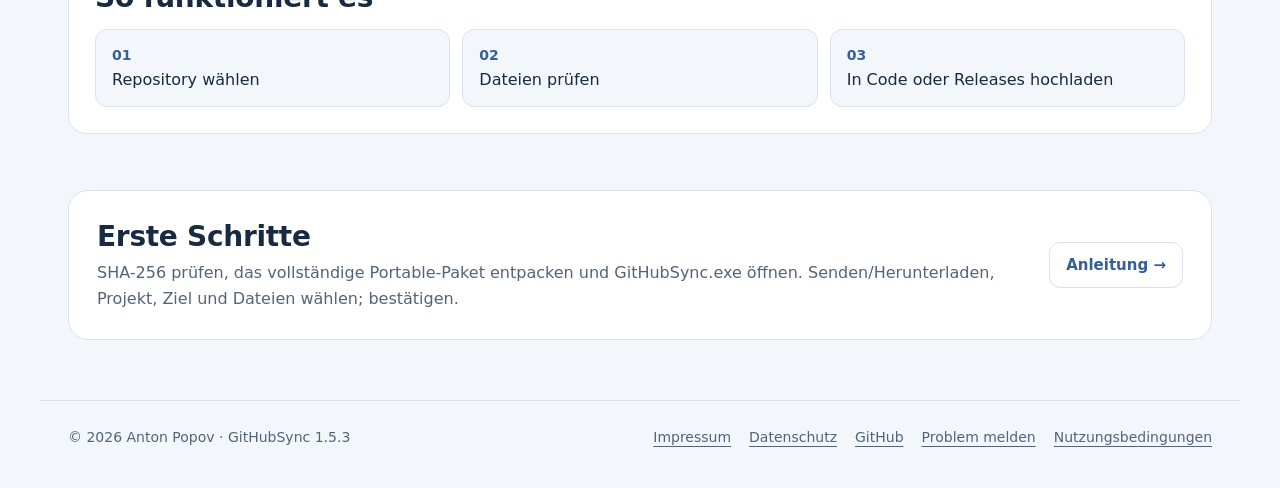
==== commit ec0f8d77: "perf: smaller site images and icons, local guide images Screenshots get WebP copies at twice their s" ====
--- a/docs/index.html
+++ b/docs/index.html
@@ -21,7 +21,7 @@
 <div class="ppk-actions"><a class="ppk-btn ppk-btn-primary" href="https://github.com/popovantondev/GitHubSync/releases/tag/v1.5.3">Herunterladen für Windows</a><a class="ppk-btn ppk-btn-gh" href="https://github.com/popovantondev/GitHubSync">Quellcode <span class="ppk-chip"><i class="ppk-dot"></i>C# · WPF</span></a><a class="ppk-btn" href="Guide-de.html">Anleitung ↗</a></div>
 <p class="ppk-requirements"><strong>Vor dem Start</strong>Windows PowerShell 5.1 und .NET Framework 4.6.2+ mit WPF; Git/GCM sind enthalten. EXE ohne digitale Signatur. Uploads benötigen Internet und Schreibzugriff.</p>
 </div>
-<figure class="ppk-preview"><div class="ppk-stage"><a href="Ui-de-code.png"><img src="Ui-de-code.png" alt="GitHubSync — Demo-Oberfläche mit künstlichen Daten. Vollständiges Bild öffnen." decoding="async"></a></div><figcaption>Demo-Oberfläche mit künstlichen Daten. Vollständiges Bild öffnen.</figcaption></figure>
+<figure class="ppk-preview"><div class="ppk-stage"><a href="Ui-de-code.png"><img src="Ui-de-code.png" alt="GitHubSync — Demo-Oberfläche mit künstlichen Daten. Vollständiges Bild öffnen." decoding="async" width="1084" height="1001" fetchpriority="high"></a></div><figcaption>Demo-Oberfläche mit künstlichen Daten. Vollständiges Bild öffnen.</figcaption></figure>
 </section>
 <section class="ppk-bento-section ppk-section ppk-reveal" aria-labelledby="bento-title">
 <h2 id="bento-title">Was drin steckt</h2><p class="ppk-sub">Installation, Funktionen, Datenschutz, Prüfung.</p>
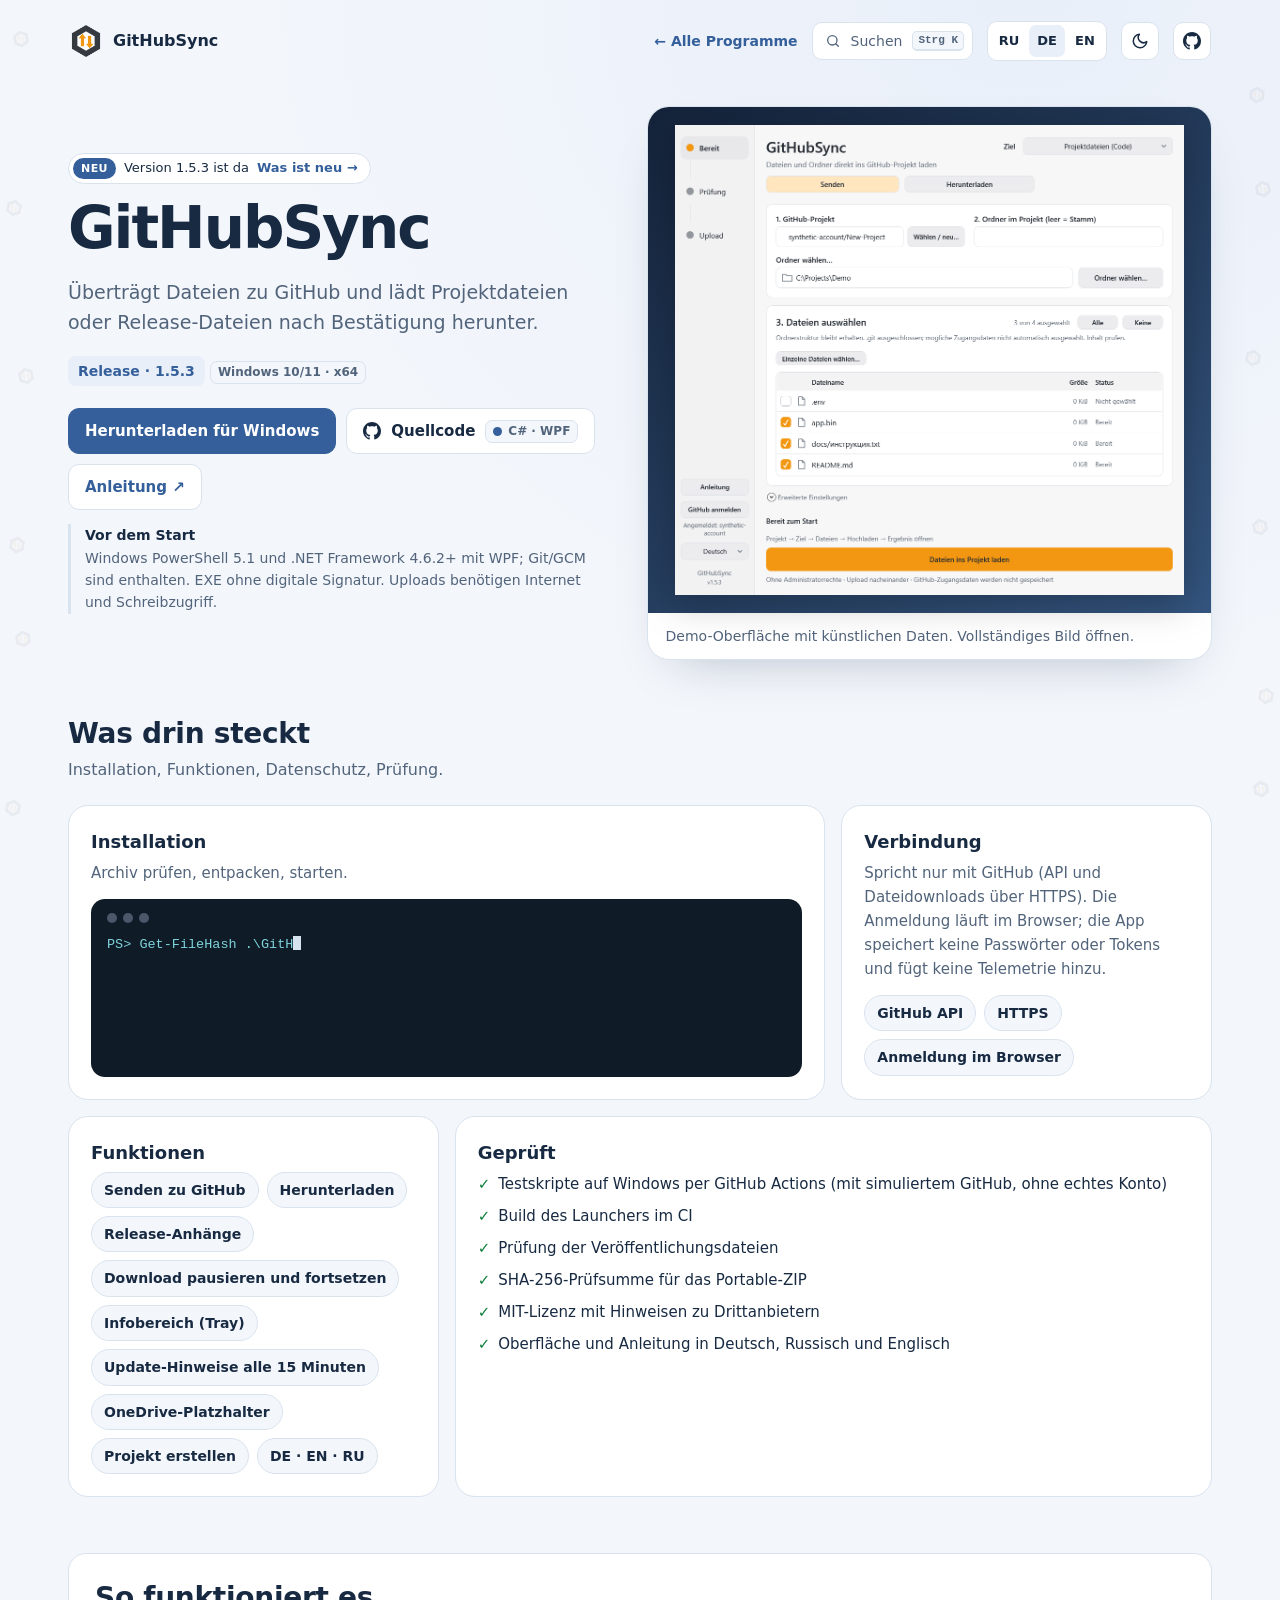
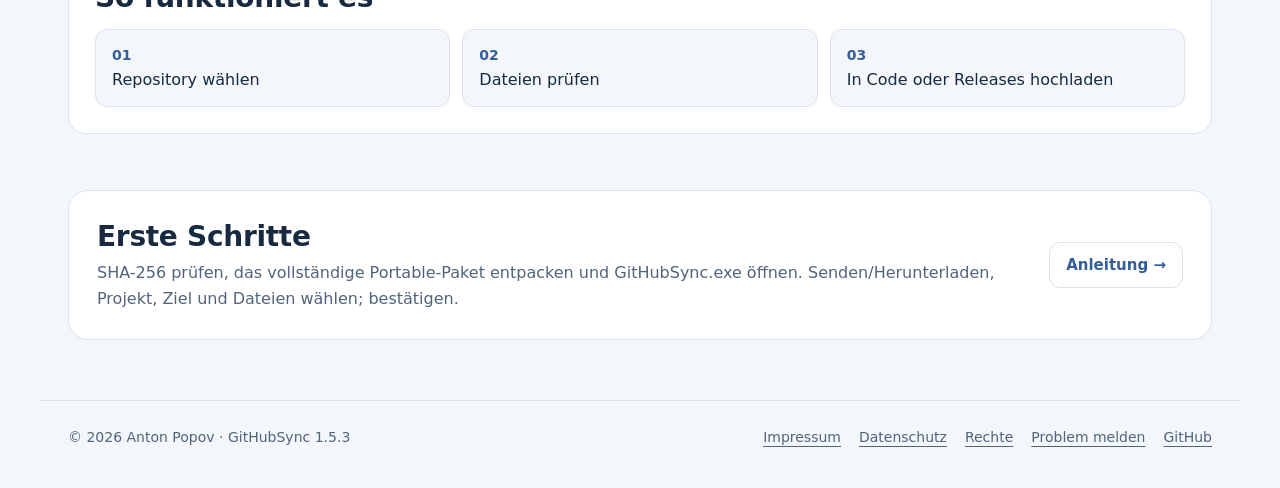
==== commit 69c783d2: "site: one tab title pattern and one footer across programs Landing titles name the program and what " ====
--- a/docs/index.html
+++ b/docs/index.html
@@ -1,6 +1,6 @@
 <!doctype html>
 <html lang="de"><head><meta charset="utf-8"><meta name="viewport" content="width=device-width,initial-scale=1">
-<meta name="description" content="Überträgt Dateien zu GitHub und lädt Projektdateien oder Release-Dateien nach Bestätigung herunter."><title>GitHubSync · Release · 1.5.3</title>
+<meta name="description" content="Überträgt Dateien zu GitHub und lädt Projektdateien oder Release-Dateien nach Bestätigung herunter."><title>GitHubSync — Überträgt Dateien zu GitHub und lädt Projektdateien oder Release-Dateien nach Bestätigung herunter</title>
 <link rel="icon" href="presentation-icon.png">
 <script src="assets/kit/kit-theme.js"></script>
 <link rel="stylesheet" href="assets/kit/kit.css?v=2026.11.06-2">
@@ -37,6 +37,6 @@
 </main>
 <footer class="ppk-footer">
 <span>© 2026 Anton Popov · GitHubSync 1.5.3</span>
-<nav aria-label="Rechtliches"><a href="https://popovantondev.github.io/popovantondev/impressum.html">Impressum</a><a href="https://popovantondev.github.io/popovantondev/datenschutz.html">Datenschutz</a><a href="https://github.com/popovantondev/GitHubSync">GitHub</a><a href="https://github.com/popovantondev/GitHubSync/issues/new/choose">Problem melden</a><a href="https://github.com/popovantondev/GitHubSync/blob/main/LICENSE">Nutzungsbedingungen</a></nav>
+<nav aria-label="Rechtliches"><a href="https://popovantondev.github.io/popovantondev/impressum.html">Impressum</a><a href="https://popovantondev.github.io/popovantondev/datenschutz.html">Datenschutz</a><a href="https://github.com/popovantondev/GitHubSync/blob/main/LICENSE">Rechte</a><a href="https://github.com/popovantondev/GitHubSync/issues/new/choose">Problem melden</a><a href="https://github.com/popovantondev/GitHubSync">GitHub</a></nav>
 </footer>
 </body></html>
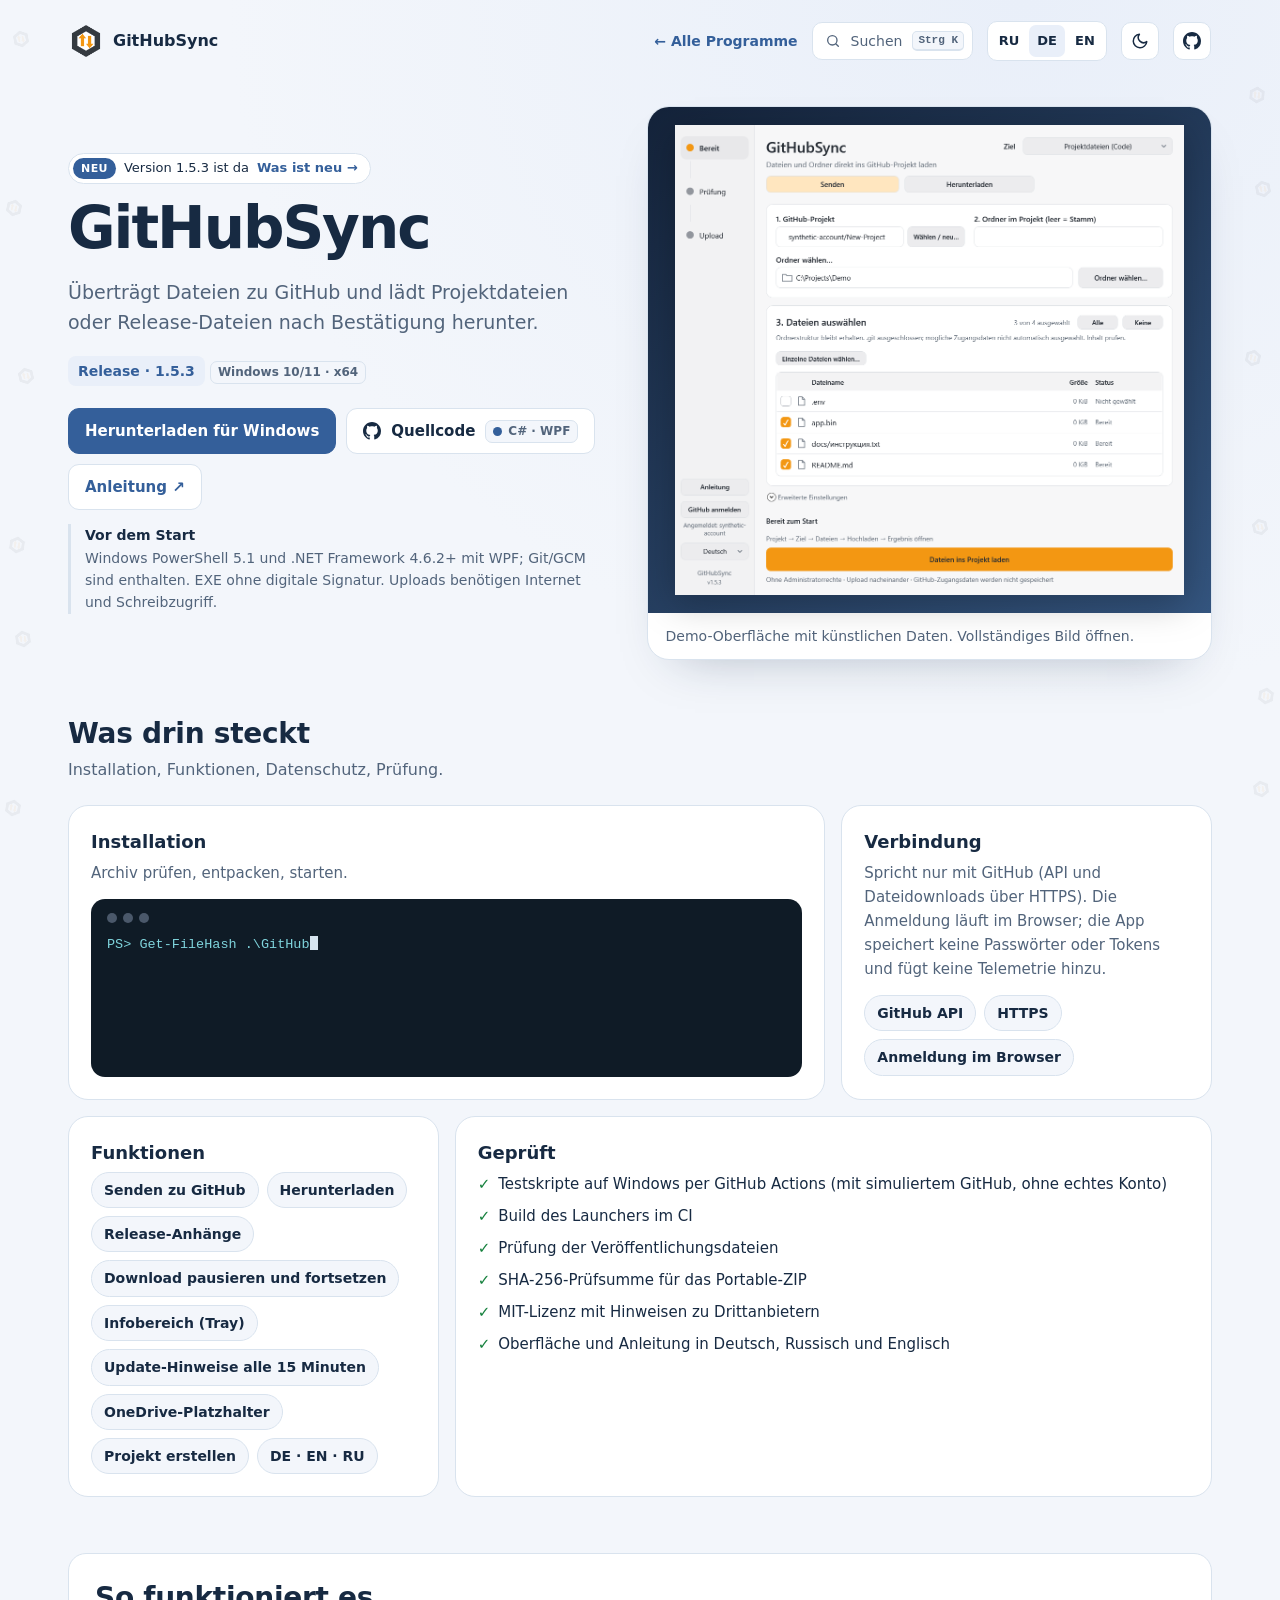
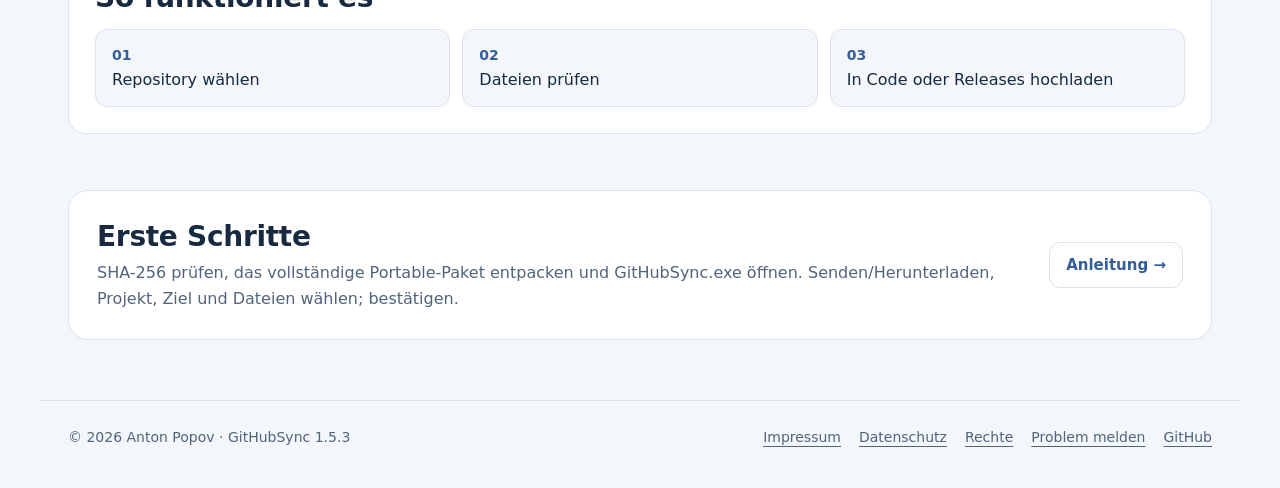
==== commit c5e6d776: "kit: search box without focus frame, palette closes before leaving The palette input lost its clippe" ====
--- a/docs/index.html
+++ b/docs/index.html
@@ -3,10 +3,10 @@
 <meta name="description" content="Überträgt Dateien zu GitHub und lädt Projektdateien oder Release-Dateien nach Bestätigung herunter."><title>GitHubSync — Überträgt Dateien zu GitHub und lädt Projektdateien oder Release-Dateien nach Bestätigung herunter</title>
 <link rel="icon" href="presentation-icon.png">
 <script src="assets/kit/kit-theme.js"></script>
-<link rel="stylesheet" href="assets/kit/kit.css?v=2026.11.06-2">
+<link rel="stylesheet" href="assets/kit/kit.css?v=2026.11.06-3">
 <link rel="stylesheet" href="presentation.css?v=2823b14a">
-<script src="assets/kit/programs.js?v=2026.11.06-2" defer></script>
-<script src="assets/kit/kit.js?v=2026.11.06-2" defer></script>
+<script src="assets/kit/programs.js?v=2026.11.06-3" defer></script>
+<script src="assets/kit/kit.js?v=2026.11.06-3" defer></script>
 </head>
 <body class="ppk-page">
 <a class="ppk-skip" href="#main">Zum Inhalt</a>
--- a/docs/assets/kit/kit.css
+++ b/docs/assets/kit/kit.css
@@ -173,6 +173,7 @@
 .ppk-phead{display:flex;align-items:center;border-bottom:1px solid var(--ppk-line)}
 .ppk-palette-input{flex:1;min-width:0;padding:16px 18px;border:0;background:transparent;color:var(--ppk-ink);font:inherit;font-size:17px;outline:none}
 .ppk-palette-input::placeholder{color:var(--ppk-muted);opacity:1}
+.ppk-overlay .ppk-palette-input:focus-visible{outline:none}
 .ppk-phead:focus-within{box-shadow:inset 0 -2px 0 var(--ppk-focus)}
 .ppk-pclose{margin-right:12px;padding:6px 8px;border:1px solid var(--ppk-line);border-radius:7px;background:var(--ppk-bg);color:var(--ppk-muted);font:600 12px/1 var(--ppk-mono);cursor:pointer}
 .ppk-plist{max-height:min(420px,55vh);margin:0;padding:6px;overflow:auto;list-style:none}
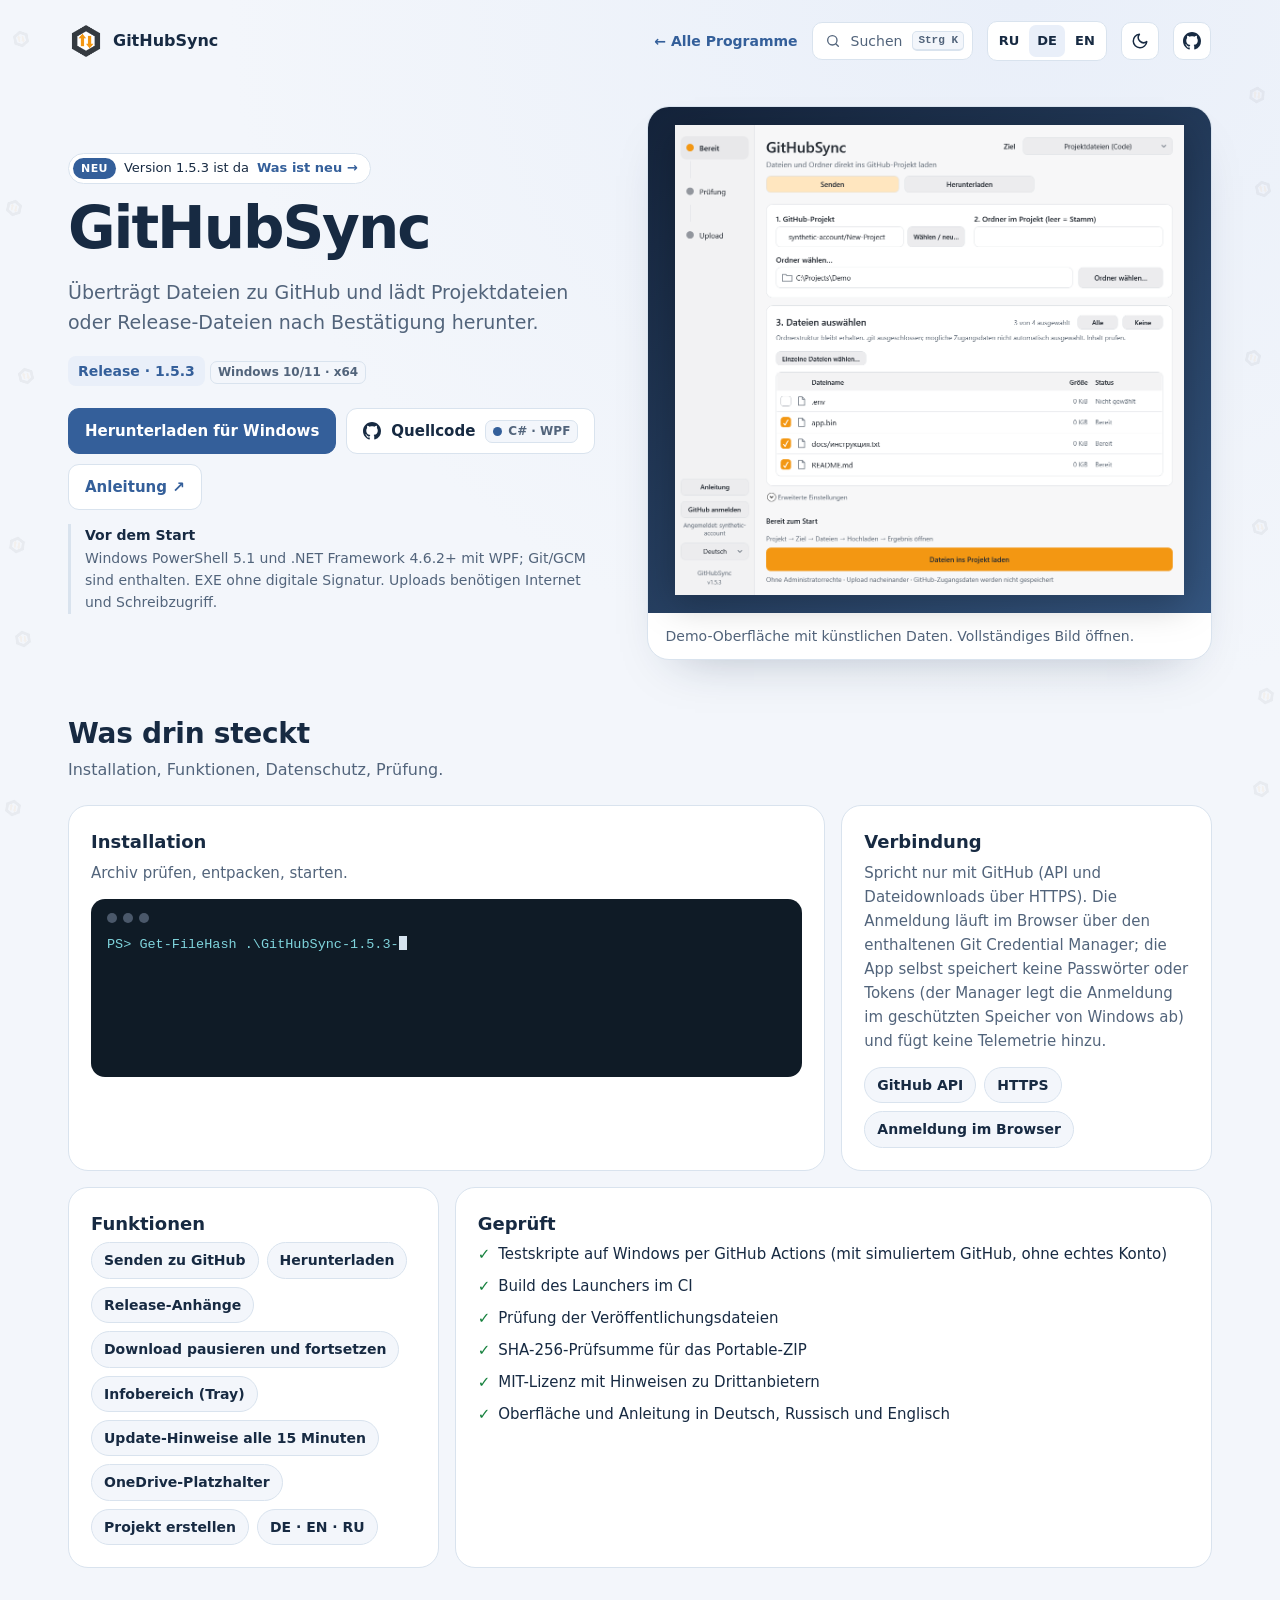
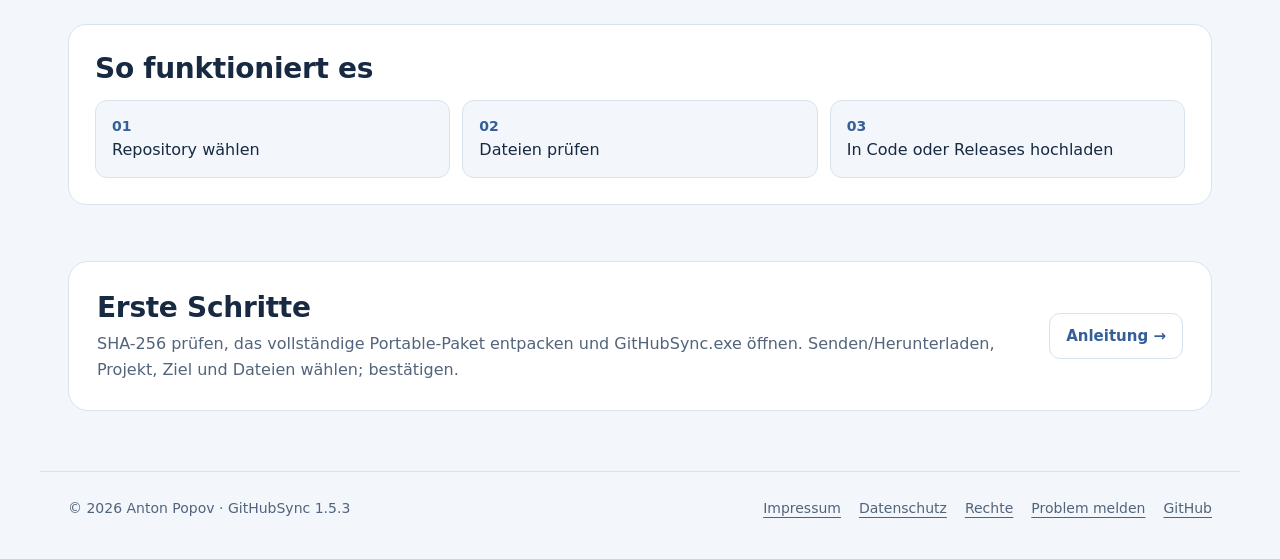
==== commit d14e4506: "Connection tile: Git Credential Manager keeps the sign-in" ====
--- a/docs/index.html
+++ b/docs/index.html
@@ -27,7 +27,7 @@
 <h2 id="bento-title">Was drin steckt</h2><p class="ppk-sub">Installation, Funktionen, Datenschutz, Prüfung.</p>
 <div class="ppk-bento">
 <div class="ppk-tile ppk-wide"><h3>Installation</h3><p>Archiv prüfen, entpacken, starten.</p><div class="ppk-term" role="group" aria-label="Terminal"><div class="ppk-term-bar"><i></i><i></i><i></i></div><div class="ppk-term-out"><div class="ppk-ps">PS&gt; Get-FileHash .\GitHubSync-1.5.3-win-x64.zip -Algorithm SHA256</div><div class="ppk-ps">PS&gt; Get-Content .\GitHubSync-1.5.3-win-x64.zip.sha256</div><div class="ppk-dim">Beide Werte müssen übereinstimmen.</div><div class="ppk-ps">PS&gt; Expand-Archive .\GitHubSync-1.5.3-win-x64.zip -DestinationPath .\GitHubSync</div><div class="ppk-ps">PS&gt; .\GitHubSync\GitHubSync-1.5.3-Portable\GitHubSync.exe</div></div></div></div>
-<div class="ppk-tile"><h3>Verbindung</h3><p>Spricht nur mit GitHub (API und Dateidownloads über HTTPS). Die Anmeldung läuft im Browser; die App speichert keine Passwörter oder Tokens und fügt keine Telemetrie hinzu.</p><div class="ppk-chips"><span>GitHub API</span><span>HTTPS</span><span>Anmeldung im Browser</span></div></div>
+<div class="ppk-tile"><h3>Verbindung</h3><p>Spricht nur mit GitHub (API und Dateidownloads über HTTPS). Die Anmeldung läuft im Browser über den enthaltenen Git Credential Manager; die App selbst speichert keine Passwörter oder Tokens (der Manager legt die Anmeldung im geschützten Speicher von Windows ab) und fügt keine Telemetrie hinzu.</p><div class="ppk-chips"><span>GitHub API</span><span>HTTPS</span><span>Anmeldung im Browser</span></div></div>
 <div class="ppk-tile"><h3>Funktionen</h3><div class="ppk-chips"><span>Senden zu GitHub</span><span>Herunterladen</span><span>Release-Anhänge</span><span>Download pausieren und fortsetzen</span><span>Infobereich (Tray)</span><span>Update-Hinweise alle 15 Minuten</span><span>OneDrive-Platzhalter</span><span>Projekt erstellen</span><span>DE · EN · RU</span></div></div>
 <div class="ppk-tile ppk-wide"><h3>Geprüft</h3><ul class="ppk-checks"><li>Testskripte auf Windows per GitHub Actions (mit simuliertem GitHub, ohne echtes Konto)</li><li>Build des Launchers im CI</li><li>Prüfung der Veröffentlichungsdateien</li><li>SHA-256-Prüfsumme für das Portable-ZIP</li><li>MIT-Lizenz mit Hinweisen zu Drittanbietern</li><li>Oberfläche und Anleitung in Deutsch, Russisch und Englisch</li></ul></div>
 </div>
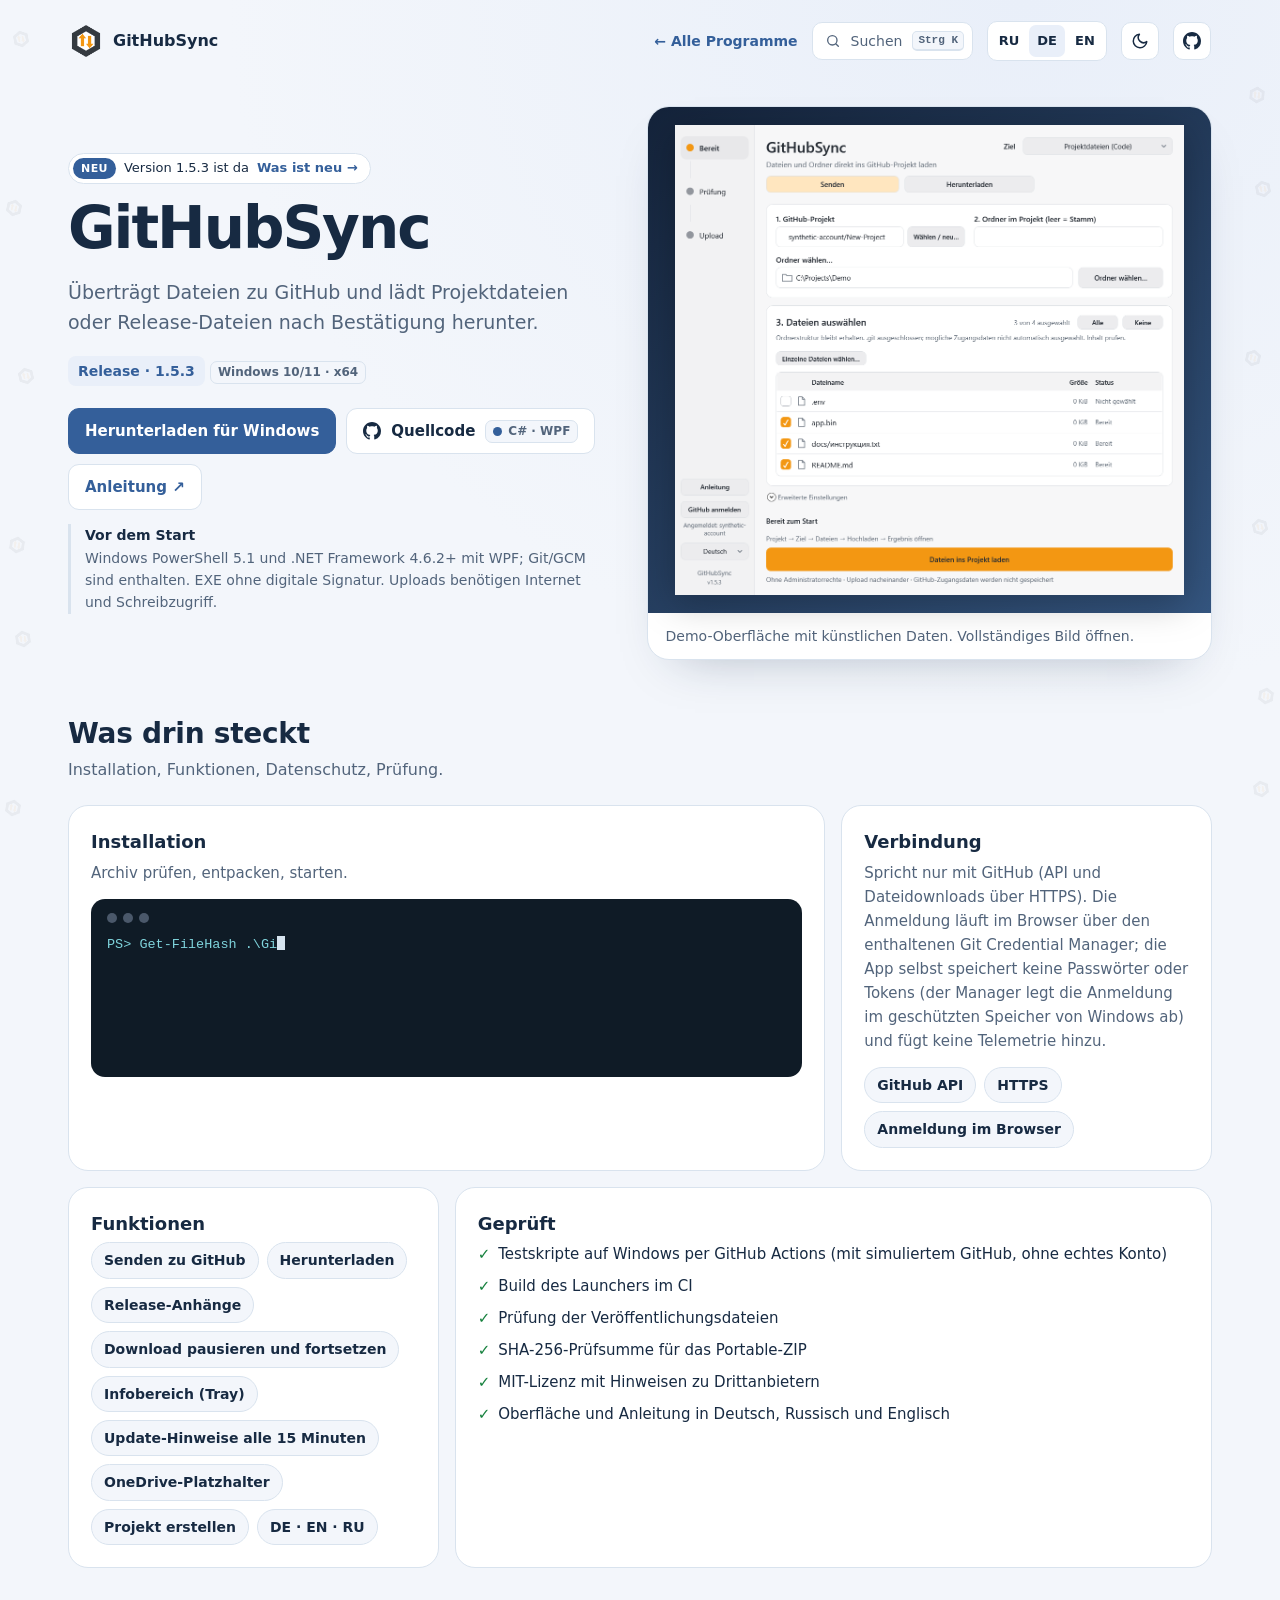
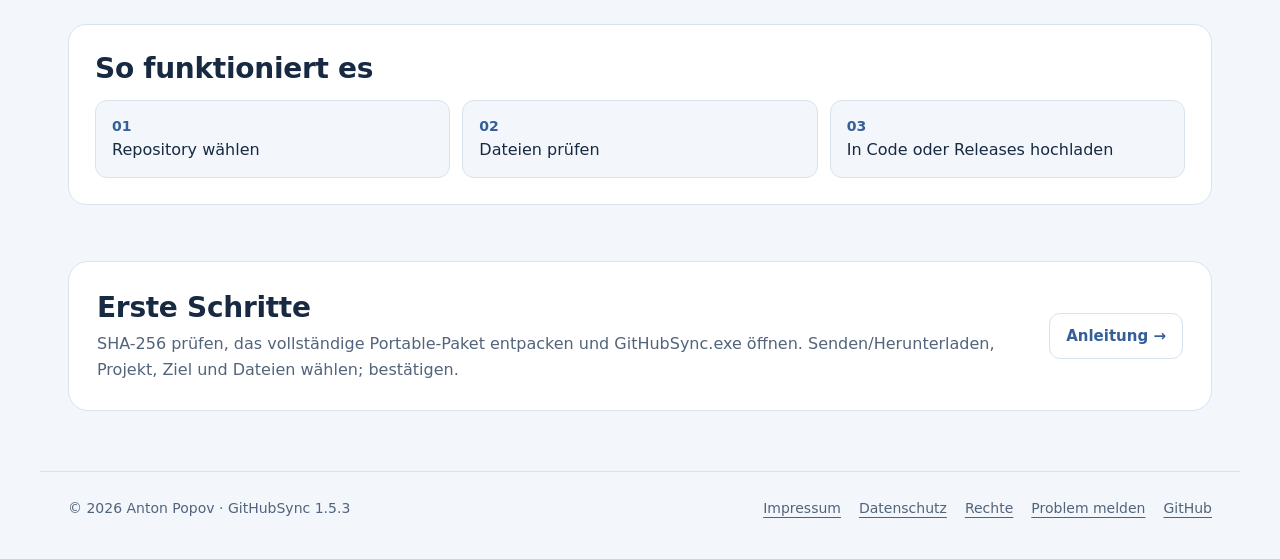
==== commit 8c6e3fd6: "Kit update: stacked source-code button on narrow phones, 'Close' on touch search, new cache-busting " ====
--- a/docs/index.html
+++ b/docs/index.html
@@ -3,10 +3,10 @@
 <meta name="description" content="Überträgt Dateien zu GitHub und lädt Projektdateien oder Release-Dateien nach Bestätigung herunter."><title>GitHubSync — Überträgt Dateien zu GitHub und lädt Projektdateien oder Release-Dateien nach Bestätigung herunter</title>
 <link rel="icon" href="presentation-icon.png">
 <script src="assets/kit/kit-theme.js"></script>
-<link rel="stylesheet" href="assets/kit/kit.css?v=2026.11.06-3">
+<link rel="stylesheet" href="assets/kit/kit.css?v=2026.11.16-1">
 <link rel="stylesheet" href="presentation.css?v=2823b14a">
-<script src="assets/kit/programs.js?v=2026.11.06-3" defer></script>
-<script src="assets/kit/kit.js?v=2026.11.06-3" defer></script>
+<script src="assets/kit/programs.js?v=2026.11.16-1" defer></script>
+<script src="assets/kit/kit.js?v=2026.11.16-1" defer></script>
 </head>
 <body class="ppk-page">
 <a class="ppk-skip" href="#main">Zum Inhalt</a>
--- a/docs/assets/kit/kit.css
+++ b/docs/assets/kit/kit.css
@@ -124,6 +124,7 @@
 .ppk-live::before{content:"";width:10px;height:10px;border-radius:50%;background:var(--ppk-ok);box-shadow:0 0 0 0 rgba(22,163,74,.55);animation:ppk-pulse 2s infinite}
 @keyframes ppk-pulse{70%{box-shadow:0 0 0 10px rgba(22,163,74,0)}100%{box-shadow:0 0 0 0 rgba(22,163,74,0)}}
 .ppk-checks{display:grid;gap:8px;margin:0;padding:0;list-style:none;font-size:15px}
+.ppk-checks li{overflow-wrap:anywhere}
 .ppk-checks li::before{content:"\2713";margin-right:8px;color:var(--ppk-ok);font-weight:800}
 
 /* ---------- steps ---------- */
@@ -226,18 +227,47 @@
   .ppk-pfoot{display:none}
   .ppk-overlay{padding-top:8vh}
 }
-@media (max-width:520px){
-  .ppk-nav{flex-wrap:wrap;row-gap:6px}
-  .ppk-nav::after{content:"";order:4;flex-basis:100%;height:0}
-  .ppk-brand{order:1;margin-right:auto}
+/* Phones: touch targets 44 px, the header is two full rows (name + theme + GitHub, then [back] search + language switch that fills the rest),
+   it scrolls away with the page instead of sticking (two rows would eat a seventh of the screen), long names wrap instead of being cut. */
+@media (max-width:640px){
+  .ppk-icon-btn{width:44px;height:44px}
+  .ppk-search-btn{width:44px;min-height:44px}
+  .ppk-back{width:44px;min-height:44px}
+  .ppk-langs a{min-width:40px;min-height:40px}
+  .ppk-brand{min-height:44px}
+  .ppk-tabs button{min-height:44px}
+  .ppk-pill{min-height:40px;font-size:13px;flex-wrap:wrap;row-gap:2px;border-radius:20px}
+  .ppk-pill .ppk-more{white-space:normal}
+  .ppk-field small{font-size:12px}
+  .ppk-pill .ppk-new{font-size:12px}
+  .ppk-footer a{display:inline-flex;align-items:center;justify-content:center;min-height:40px;min-width:44px}
+  /* Guide table of contents and disclosure rows: finger-sized rows (guides with their own class names carry the same rule in their own CSS) */
+  .ppk-page .ppk-contents a{display:inline-flex;align-items:center;min-height:44px;min-width:44px}
+  .ppk-page details>summary{padding-block:11px}
+  .ppk-pclose{min-width:44px;min-height:44px;margin-right:6px;font-size:13px}
+  .ppk-chip{font-size:12px}
+}
+@media (max-width:560px){
+  .ppk-nav-wrap{position:static}
+  .ppk-nav{flex-wrap:wrap;row-gap:8px;gap:8px}
+  .ppk-nav::after{content:"";order:4;flex-basis:100%;height:0;margin:-8px 0 0}
+  .ppk-brand{order:1;flex:1 1 0;min-width:0;white-space:normal;font-size:16px;line-height:1.15}
+  .ppk-brand>span{overflow:visible;text-overflow:clip}
   .ppk-theme-btn{order:2}
   .ppk-gh-btn{order:3}
-  .ppk-back{order:5}
-  .ppk-search-btn{order:6;margin-left:auto}
-  .ppk-langs{order:7}
+  .ppk-back{order:5;width:auto;padding:0 6px 0 0;font-size:14px;justify-content:flex-start}
+  .ppk-back::before{content:none}
+  .ppk-search-btn{order:6}
+  .ppk-nav:not(:has(.ppk-langs)) .ppk-search-btn{order:2}
+  .ppk-langs{order:7;flex:1 1 0;min-width:0;padding:2px}
+  .ppk-langs a{flex:1 1 0}
   .ppk-spacer{display:none}
   .ppk-floating .ppk-nav{border-radius:26px;padding:8px 10px}
   .ppk-tile{padding:18px}
+}
+@media (max-width:359px){
+  .ppk-back{font-size:0;width:44px;padding:0;justify-content:center}
+  .ppk-back::before{content:"\2190";font-size:20px}
 }
 
 @media (prefers-reduced-motion:reduce){
@@ -260,4 +290,6 @@
 }
 @keyframes ppk-decor-drift{from{transform:translateY(-10px)}to{transform:translateY(10px)}}
 @media print{.ppk-decor{display:none!important}}
-@media (prefers-reduced-motion:reduce){.ppk-decor{transition:none}.ppk-decor-side{animation:none;will-change:auto}}+@media (prefers-reduced-motion:reduce){.ppk-decor{transition:none}.ppk-decor-side{animation:none;will-change:auto}}
+/* very narrow phones: the technology chip goes under the source-code label instead of beside it in two tall blocks */
+@media (max-width:420px){.ppk-btn-gh{flex-wrap:wrap;row-gap:6px}.ppk-btn-gh .ppk-chip{flex:1 0 100%;justify-content:center;text-align:center}}
